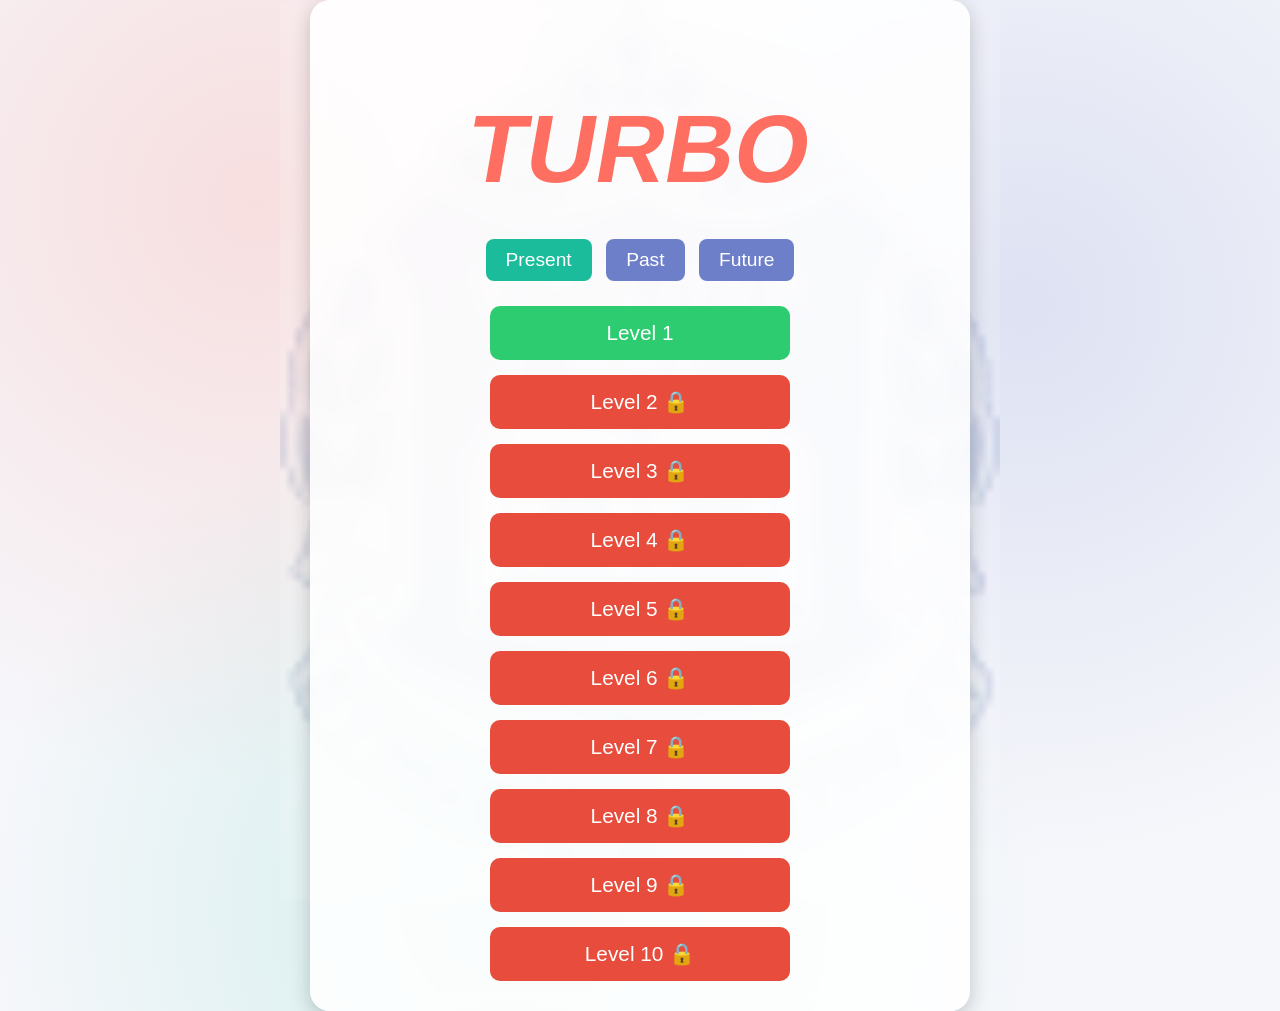
==== index.html @ 14fce720 "Add files via upload" ====
<!DOCTYPE html>
<html lang="en">
<head>
  <meta charset="UTF-8" />
  <meta name="viewport" content="width=device-width, initial-scale=1.0"/>
  <title>Turbo</title>
  <link rel="stylesheet" href="style.css" />
</head>
<body>
  <div class="container">

    <h1><span class="turbo">TURBO</span></h1>

    <!-- Tense Buttons -->
    <div id="tense-buttons" style="margin-bottom: 20px;">
      <button class="tense-button active" data-tense="Present">Present</button>
      <button class="tense-button" data-tense="Past">Past</button>
      <button class="tense-button" data-tense="Future">Future</button>
    </div>

    <!-- Level Selection Section -->
    <div id="level-list"></div>

    <!-- Game Section -->
    <div id="game" style="display: none;">
      <div id="timer">Time: 0s</div>

      <!-- Accessibility + SFX controls (does not change gameplay) -->
      <div id="a11y-bar" class="a11yBar" aria-label="Accessibility controls">
        <button id="read-all" class="a11yBtn" type="button" title="Read all questions">🔊 Read</button>
        <button id="stop-reading" class="a11yBtn" type="button" title="Stop reading">⏹ Stop</button>
        <span class="a11yToggle">
          <input id="sound-toggle" type="checkbox" checked />
          <label for="sound-toggle">Sounds</label>
        </span>
        <span class="a11yToggle">
          <input id="voice-toggle" type="checkbox" checked />
          <label for="voice-toggle">Voice</label>
        </span>
        <span class="a11yToggle">
          <input id="arcade-toggle" type="checkbox" checked />
          <label for="arcade-toggle">Arcade FX</label>
        </span>
        <span class="a11yToggle">
          <input id="startvoice-toggle" type="checkbox" checked />
          <label for="startvoice-toggle">Start Voice</label>
        </span>
      </div>
      <div id="questions"></div>
      <button id="submit">Check Answers</button>
      <div id="results"></div>
    </div>

  </div>

  <!-- script always at the end -->
  <script src="script.js"></script>
</body>
</html>
---- style.css ----
body {
  font-family: 'Arial', sans-serif;
  margin: 0;
  padding: 0;
  display: flex;
  justify-content: center;
  align-items: center;
  min-height: 100vh;
  background: radial-gradient(circle at 20% 20%, rgba(255, 111, 97, 0.18), transparent 45%),
              radial-gradient(circle at 80% 30%, rgba(110, 127, 202, 0.18), transparent 45%),
              radial-gradient(circle at 40% 90%, rgba(26, 188, 156, 0.16), transparent 45%),
              #f6f7fb;
  overflow-x: hidden;
}

/* Crest watermark behind everything */
body::before {
  content: "";
  position: fixed;
  inset: 0;
  background-image: url("crest.png");
  background-repeat: no-repeat;
  background-position: center;
  background-size: min(92vw, 720px);
  opacity: 0.14;
  filter: saturate(0.9) contrast(1.05);
  pointer-events: none;
  z-index: 0;
}

.container {
  text-align: center;
  width: 100%;
  max-width: 600px;
  padding: 30px;
  /* more translucent so crest shows through */
  background-color: rgba(255, 255, 255, 0.88);
  backdrop-filter: blur(8px);
  border-radius: 20px;
  box-shadow: 0 6px 20px rgba(0, 0, 0, 0.2);
  color: #333;
  position: relative;
  z-index: 1;
}

h1 {
  font-size: 6rem;
  color: #FF6F61;
  margin-bottom: 30px;
}

h1 span.turbo {
  display: inline-block;
  font-weight: bold;
  color: #FF6F61;
  transform: skewX(-10deg);
}

#tense-buttons {
  margin-bottom: 30px;
}

#tense-buttons .tense-button {
  background-color: #6e7fca;
  color: white;
  font-size: 1.2rem;
  padding: 10px 20px;
  border: none;
  border-radius: 8px;
  cursor: pointer;
  margin: 5px;
  transition: all 0.3s ease;
}

#tense-buttons .tense-button:hover {
  background-color: #5e69b5;
  transform: scale(1.05);
}

#tense-buttons .tense-button.active {
  background-color: #1abc9c;
}

#level-list {
  display: flex;
  flex-direction: column;
  align-items: center;
  gap: 15px;
  margin-top: 20px;
}

#level-list button {
  font-size: 1.3rem;
  padding: 15px;
  background-color: #2ecc71;
  color: white;
  border-radius: 10px;
  border: none;
  cursor: pointer;
  width: 90%;
  max-width: 300px;
  transition: transform 0.2s, background-color 0.2s;
}

#level-list button:hover {
  background-color: #27ae60;
  transform: scale(1.05);
}

#level-list button:disabled {
  background-color: #e74c3c;
  cursor: not-allowed;
}

#game {
  margin-top: 20px;
}

.a11yBar {
  display: flex;
  justify-content: center;
  align-items: center;
  gap: 10px;
  flex-wrap: wrap;
  margin: 10px 0 18px;
}

.a11yBtn {
  font-size: 1rem;
  padding: 10px 14px;
  border: none;
  border-radius: 999px;
  cursor: pointer;
  background: rgba(255,255,255,0.9);
  box-shadow: 0 6px 16px rgba(0,0,0,0.12);
  transition: transform 0.15s ease, box-shadow 0.15s ease;
}

.a11yBtn:hover {
  transform: translateY(-1px);
  box-shadow: 0 10px 22px rgba(0,0,0,0.16);
}

.a11yToggle {
  display: inline-flex;
  align-items: center;
  gap: 6px;
  padding: 8px 12px;
  border-radius: 999px;
  background: rgba(255,255,255,0.8);
  box-shadow: 0 6px 16px rgba(0,0,0,0.10);
  font-size: 0.95rem;
}

.qRow {
  display: grid;
  grid-template-columns: auto 1fr auto;
  gap: 10px;
  align-items: center;
  margin: 12px 0;
  padding: 10px 12px;
  border-radius: 14px;
  background: rgba(255,255,255,0.65);
  box-shadow: 0 6px 16px rgba(0,0,0,0.08);
}

.qPrompt {
  font-size: 1.15rem;
}

.qTools {
  display: inline-flex;
  gap: 8px;
}

.iconBtn {
  border: none;
  border-radius: 999px;
  padding: 10px 12px;
  cursor: pointer;
  background: rgba(110,127,202,0.16);
  transition: transform 0.15s ease;
}
.iconBtn:hover { transform: translateY(-1px) scale(1.03); }

#questions input {
  width: 100%;
  max-width: 360px;
  border-radius: 10px;
  border: 2px solid rgba(0,0,0,0.15);
}

/* Dictation listening state */
#questions input.listening {
  outline: none;
  border-color: rgba(26,188,156,0.9);
  box-shadow: 0 0 0 4px rgba(26,188,156,0.18);
}

/* Confetti */
.confetti {
  position: fixed;
  top: -10px;
  width: 10px;
  height: 14px;
  opacity: 0.95;
  z-index: 9999;
  pointer-events: none;
  animation: confetti-fall 1600ms linear forwards;
  transform: rotate(0deg);
}

@keyframes confetti-fall {
  to {
    transform: translateY(110vh) rotate(720deg);
    opacity: 0.9;
  }
}

#timer {
  font-size: 1.5rem;
  color: #2980b9;
  margin-bottom: 20px;
}

#questions input {
  font-size: 1.2rem;
  padding: 8px;
  width: 60%;
  margin: 10px 0;
}

#submit, #back-button, .try-again {
  font-size: 1.5rem;
  padding: 15px 30px;
  background-color: #f39c12;
  color: white;
  border-radius: 12px;
  cursor: pointer;
  margin: 10px;
  transition: transform 0.2s, background-color 0.2s;
}

#submit:hover, #back-button:hover, .try-again:hover {
  background-color: #e67e22;
  transform: scale(1.1);
}

#results {
  margin-top: 20px;
  font-size: 1.2rem;
}

.perfect-celebration {
  font-size: 3rem;
  color: gold;
  animation: celebrate 1s ease-in-out infinite alternate;
  margin-bottom: 20px;
}

@keyframes celebrate {
  0% { transform: scale(1) rotate(0deg); color: gold; }
  50% { transform: scale(1.3) rotate(10deg); color: orange; }
  100% { transform: scale(1) rotate(0deg); color: gold; }
}


/* --- Arcade FX (CSS-only visuals; gameplay unchanged) --- */
.popCorrect{
  animation: popCorrect 650ms ease-out;
}
@keyframes popCorrect{
  0%{ transform: scale(1); box-shadow: 0 0 0 rgba(0,0,0,0); }
  35%{ transform: scale(1.03); box-shadow: 0 10px 30px rgba(0,0,0,0.18); }
  100%{ transform: scale(1); box-shadow: 0 0 0 rgba(0,0,0,0); }
}

.spark{
  position: fixed;
  width: 18px;
  height: 18px;
  border-radius: 50%;
  pointer-events: none;
  background: radial-gradient(circle, rgba(255,255,255,1) 0%, rgba(255,215,0,0.9) 35%, rgba(255,105,180,0.0) 70%);
  transform: translate(-50%, -50%) scale(0.6);
  animation: spark 900ms ease-out forwards;
  z-index: 9999;
}
@keyframes spark{
  0%{ opacity: 0.0; transform: translate(-50%, -50%) scale(0.4); }
  15%{ opacity: 1; }
  100%{ opacity: 0; transform: translate(-50%, -80%) scale(1.8); }
}

.comboBanner{
  position: fixed;
  top: 18px;
  left: 50%;
  transform: translateX(-50%);
  padding: 10px 14px;
  border-radius: 999px;
  font-weight: 800;
  letter-spacing: 0.5px;
  background: rgba(255,255,255,0.85);
  border: 1px solid rgba(0,0,0,0.08);
  box-shadow: 0 10px 25px rgba(0,0,0,0.18);
  animation: combo 900ms ease-out forwards;
  z-index: 9999;
}
@keyframes combo{
  0%{ opacity: 0; transform: translateX(-50%) translateY(-10px) scale(0.95); }
  20%{ opacity: 1; transform: translateX(-50%) translateY(0) scale(1.02); }
  100%{ opacity: 0; transform: translateX(-50%) translateY(-14px) scale(1.02); }
}

.trophyOverlay{
  position: fixed;
  inset: 0;
  display: grid;
  place-items: center;
  background: rgba(0,0,0,0.12);
  z-index: 9998;
  pointer-events: none;
  animation: trophyFade 1400ms ease-out forwards;
}
@keyframes trophyFade{
  0%{ opacity: 0; }
  15%{ opacity: 1; }
  100%{ opacity: 0; }
}
.trophyCard{
  width: min(420px, 86vw);
  border-radius: 22px;
  background: rgba(255,255,255,0.92);
  box-shadow: 0 20px 50px rgba(0,0,0,0.30);
  padding: 18px 18px 16px;
  font-size: 40px;
  line-height: 1;
  transform: scale(0.92);
  animation: trophyPop 800ms ease-out forwards;
}
@keyframes trophyPop{
  0%{ transform: scale(0.88) translateY(10px); }
  60%{ transform: scale(1.02) translateY(0); }
  100%{ transform: scale(1.0) translateY(0); }
}
.trophyText{
  margin-top: 10px;
  font-size: 18px;
  font-weight: 800;
  color: #222;
}
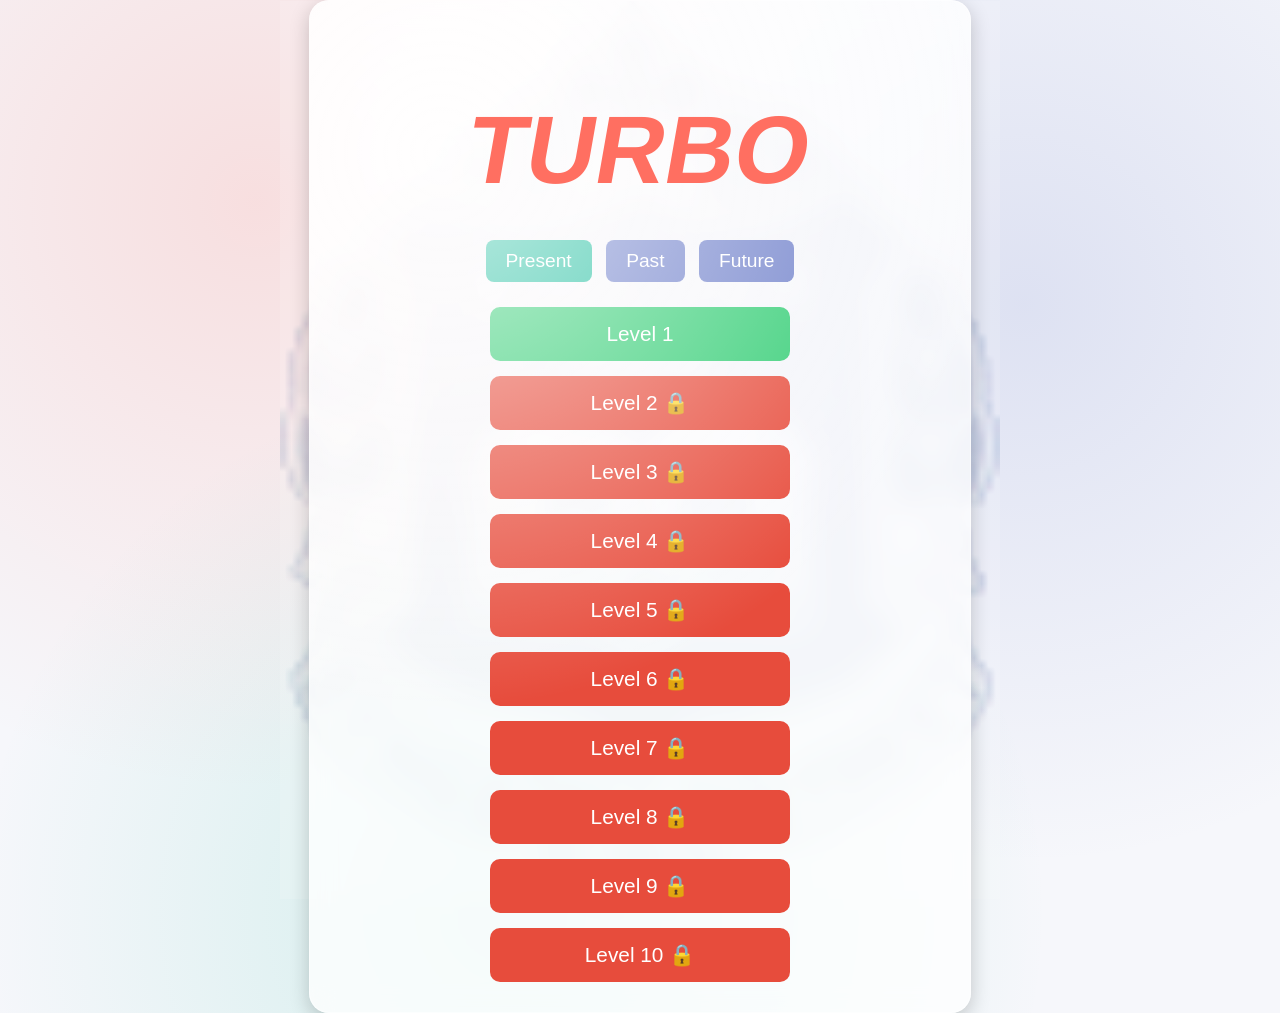
==== commit 98489a14: "Add files via upload" ====
--- a/index.html
+++ b/index.html
@@ -47,7 +47,7 @@
         </span>
       </div>
       <div id="questions"></div>
-      <button id="submit">Check Answers</button>
+      <button id="submit" type="button">Check Answers</button>
       <div id="results"></div>
     </div>
 
--- a/style.css
+++ b/style.css
@@ -34,13 +34,27 @@
   max-width: 600px;
   padding: 30px;
   /* more translucent so crest shows through */
-  background-color: rgba(255, 255, 255, 0.88);
-  backdrop-filter: blur(8px);
+  background: rgba(255, 255, 255, 0.78);
+  /* frosted glass vibe */
+  backdrop-filter: blur(12px);
   border-radius: 20px;
+  border: 1px solid rgba(255,255,255,0.55);
   box-shadow: 0 6px 20px rgba(0, 0, 0, 0.2);
   color: #333;
   position: relative;
   z-index: 1;
+}
+
+
+
+/* subtle glass shine */
+.container::before {
+  content: "";
+  position: absolute;
+  inset: 0;
+  border-radius: 20px;
+  background: radial-gradient(circle at 20% 15%, rgba(255,255,255,0.75), rgba(255,255,255,0.0) 55%);
+  pointer-events: none;
 }
 
 h1 {
@@ -160,7 +174,7 @@
   margin: 12px 0;
   padding: 10px 12px;
   border-radius: 14px;
-  background: rgba(255,255,255,0.65);
+  background: rgba(255,255,255,0.80);
   box-shadow: 0 6px 16px rgba(0,0,0,0.08);
 }
 
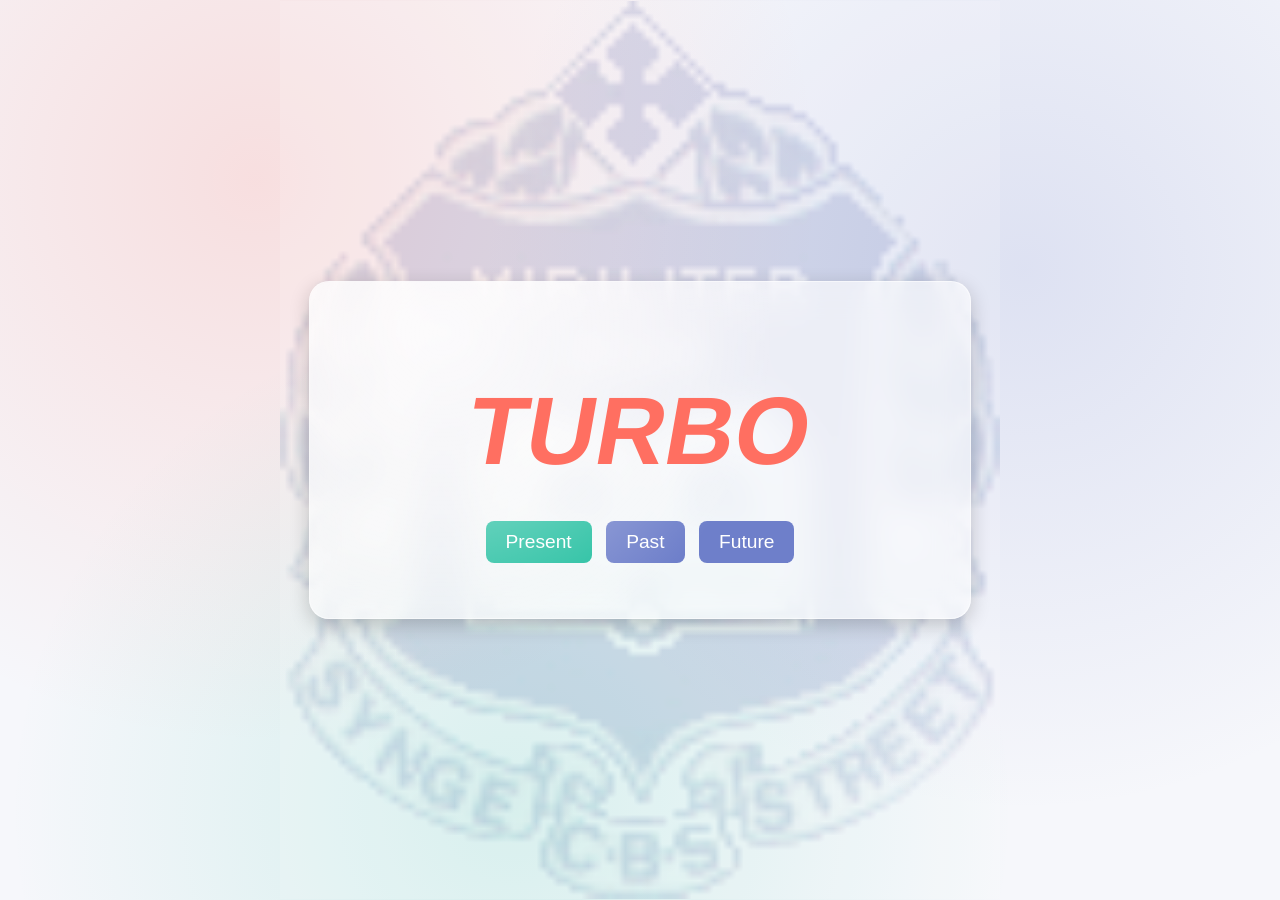
==== commit 35677bf4: "Add files via upload" ====
--- a/index.html
+++ b/index.html
@@ -34,7 +34,7 @@
           <label for="sound-toggle">Sounds</label>
         </span>
         <span class="a11yToggle">
-          <input id="voice-toggle" type="checkbox" checked />
+          <input id="voice-toggle" type="checkbox"  />
           <label for="voice-toggle">Voice</label>
         </span>
         <span class="a11yToggle">
@@ -42,12 +42,12 @@
           <label for="arcade-toggle">Arcade FX</label>
         </span>
         <span class="a11yToggle">
-          <input id="startvoice-toggle" type="checkbox" checked />
+          <input id="startvoice-toggle" type="checkbox"  />
           <label for="startvoice-toggle">Start Voice</label>
         </span>
       </div>
       <div id="questions"></div>
-      <button id="submit" type="button">Check Answers</button>
+      <button id="submit" type="button" onclick="checkAnswers(event)">Check Answers</button>
       <div id="results"></div>
     </div>
 
--- a/style.css
+++ b/style.css
@@ -34,9 +34,9 @@
   max-width: 600px;
   padding: 30px;
   /* more translucent so crest shows through */
-  background: rgba(255, 255, 255, 0.78);
+  background: rgba(255, 255, 255, 0.62);
   /* frosted glass vibe */
-  backdrop-filter: blur(12px);
+  backdrop-filter: blur(16px);
   border-radius: 20px;
   border: 1px solid rgba(255,255,255,0.55);
   box-shadow: 0 6px 20px rgba(0, 0, 0, 0.2);
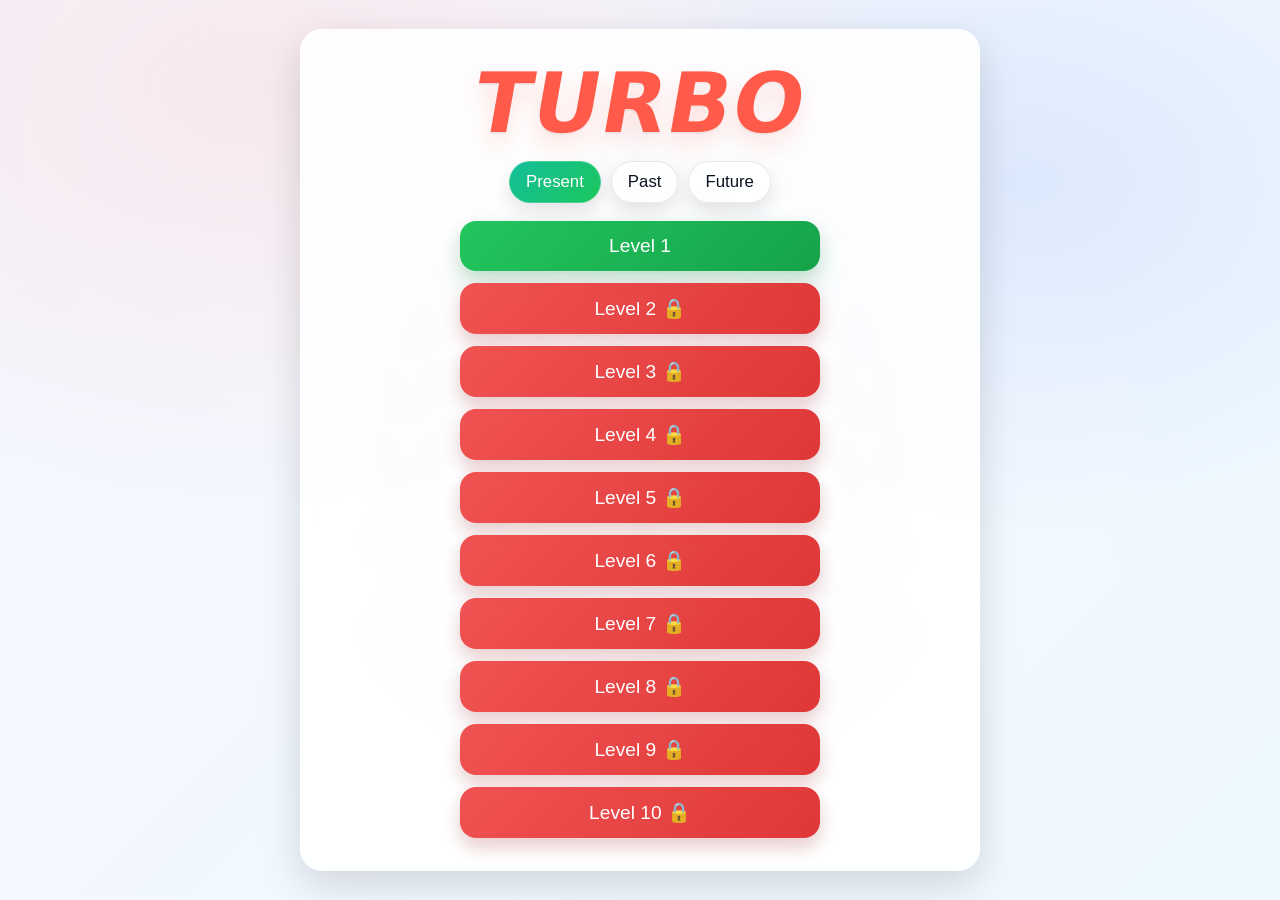
==== commit a96b9960: "Add files via upload" ====
--- a/index.html
+++ b/index.html
@@ -24,30 +24,8 @@
     <!-- Game Section -->
     <div id="game" style="display: none;">
       <div id="timer">Time: 0s</div>
-
-      <!-- Accessibility + SFX controls (does not change gameplay) -->
-      <div id="a11y-bar" class="a11yBar" aria-label="Accessibility controls">
-        <button id="read-all" class="a11yBtn" type="button" title="Read all questions">🔊 Read</button>
-        <button id="stop-reading" class="a11yBtn" type="button" title="Stop reading">⏹ Stop</button>
-        <span class="a11yToggle">
-          <input id="sound-toggle" type="checkbox" checked />
-          <label for="sound-toggle">Sounds</label>
-        </span>
-        <span class="a11yToggle">
-          <input id="voice-toggle" type="checkbox"  />
-          <label for="voice-toggle">Voice</label>
-        </span>
-        <span class="a11yToggle">
-          <input id="arcade-toggle" type="checkbox" checked />
-          <label for="arcade-toggle">Arcade FX</label>
-        </span>
-        <span class="a11yToggle">
-          <input id="startvoice-toggle" type="checkbox"  />
-          <label for="startvoice-toggle">Start Voice</label>
-        </span>
-      </div>
       <div id="questions"></div>
-      <button id="submit" type="button" onclick="checkAnswers(event)">Check Answers</button>
+      <button id="submit">Check Answers</button>
       <div id="results"></div>
     </div>
 
--- a/style.css
+++ b/style.css
@@ -1,366 +1,271 @@
-body {
-  font-family: 'Arial', sans-serif;
-  margin: 0;
-  padding: 0;
-  display: flex;
-  justify-content: center;
-  align-items: center;
-  min-height: 100vh;
-  background: radial-gradient(circle at 20% 20%, rgba(255, 111, 97, 0.18), transparent 45%),
-              radial-gradient(circle at 80% 30%, rgba(110, 127, 202, 0.18), transparent 45%),
-              radial-gradient(circle at 40% 90%, rgba(26, 188, 156, 0.16), transparent 45%),
-              #f6f7fb;
-  overflow-x: hidden;
+:root{
+  --bg1:#f7f7ff;
+  --bg2:#eef9ff;
+  --card: rgba(255,255,255,.88);
+  --ink:#17212b;
+  --muted:#5b6b7a;
+  --shadow: 0 14px 40px rgba(0,0,0,.14);
+  --shadow2: 0 10px 22px rgba(0,0,0,.12);
+  --radius: 22px;
+  --accent:#ff5a4a;
+  --accent2:#ffb347;
+  --good:#22c55e;
+  --bad:#ef4444;
+  --blue:#2563eb;
+}
+
+*{box-sizing:border-box}
+
+body{
+  font-family: system-ui, -apple-system, Segoe UI, Roboto, Arial, sans-serif;
+  margin:0;
+  padding:18px;
+  min-height:100vh;
+  display:flex;
+  align-items:center;
+  justify-content:center;
+  color:var(--ink);
+  background:
+    radial-gradient(1100px 700px at 20% 10%, rgba(255,90,74,.10), transparent 60%),
+    radial-gradient(900px 650px at 80% 20%, rgba(37,99,235,.10), transparent 55%),
+    linear-gradient(135deg, var(--bg1), var(--bg2));
+  position:relative;
+  overflow-x:hidden;
 }
 
 /* Crest watermark behind everything */
-body::before {
-  content: "";
-  position: fixed;
-  inset: 0;
-  background-image: url("crest.png");
-  background-repeat: no-repeat;
-  background-position: center;
-  background-size: min(92vw, 720px);
-  opacity: 0.14;
-  filter: saturate(0.9) contrast(1.05);
-  pointer-events: none;
-  z-index: 0;
-}
-
-.container {
-  text-align: center;
-  width: 100%;
-  max-width: 600px;
-  padding: 30px;
-  /* more translucent so crest shows through */
-  background: rgba(255, 255, 255, 0.62);
-  /* frosted glass vibe */
-  backdrop-filter: blur(16px);
-  border-radius: 20px;
-  border: 1px solid rgba(255,255,255,0.55);
-  box-shadow: 0 6px 20px rgba(0, 0, 0, 0.2);
-  color: #333;
-  position: relative;
-  z-index: 1;
-}
-
-
-
-/* subtle glass shine */
-.container::before {
-  content: "";
-  position: absolute;
-  inset: 0;
-  border-radius: 20px;
-  background: radial-gradient(circle at 20% 15%, rgba(255,255,255,0.75), rgba(255,255,255,0.0) 55%);
-  pointer-events: none;
-}
-
-h1 {
-  font-size: 6rem;
-  color: #FF6F61;
-  margin-bottom: 30px;
-}
-
-h1 span.turbo {
-  display: inline-block;
-  font-weight: bold;
-  color: #FF6F61;
+body::before{
+  content:"";
+  position:fixed;
+  inset:-40px;
+  background-image:url("crest.png");
+  background-repeat:no-repeat;
+  background-position:center;
+  background-size:min(72vw, 560px);
+  opacity:.11;
+  filter: saturate(1.1) contrast(1.05);
+  pointer-events:none;
+  z-index:-2;
+}
+
+/* Soft noise-ish overlay for depth (no external asset) */
+body::after{
+  content:"";
+  position:fixed;
+  inset:0;
+  background:
+    radial-gradient(circle at 30% 20%, rgba(255,255,255,.55), transparent 45%),
+    radial-gradient(circle at 70% 70%, rgba(255,255,255,.35), transparent 50%);
+  mix-blend-mode: soft-light;
+  opacity:.35;
+  pointer-events:none;
+  z-index:-1;
+}
+
+.container{
+  width:100%;
+  max-width: 680px;
+  text-align:center;
+  padding: 26px 22px;
+  border-radius: var(--radius);
+  background: var(--card);
+  backdrop-filter: blur(6px);
+  box-shadow: var(--shadow);
+  border: 1px solid rgba(255,255,255,.55);
+}
+
+h1{
+  margin: 6px 0 16px;
+  font-size: clamp(3rem, 7vw, 5.2rem);
+  line-height: 1;
+  letter-spacing: .02em;
+}
+
+h1 span.turbo{
+  display:inline-block;
+  font-weight: 900;
+  color: var(--accent);
   transform: skewX(-10deg);
-}
-
-#tense-buttons {
-  margin-bottom: 30px;
-}
-
-#tense-buttons .tense-button {
-  background-color: #6e7fca;
-  color: white;
+  text-shadow:
+    0 2px 0 rgba(0,0,0,.05),
+    0 12px 22px rgba(255,90,74,.18);
+}
+
+/* Tense buttons */
+#tense-buttons{
+  margin: 10px 0 18px !important;
+  display:flex;
+  gap:10px;
+  justify-content:center;
+  flex-wrap:wrap;
+}
+
+#tense-buttons .tense-button{
+  appearance:none;
+  border:0;
+  padding: 10px 16px;
+  font-size: 1.05rem;
+  border-radius: 999px;
+  cursor:pointer;
+  color: #0b1220;
+  background: rgba(255,255,255,.70);
+  box-shadow: 0 8px 18px rgba(0,0,0,.10);
+  transition: transform .15s ease, box-shadow .15s ease, background .15s ease, filter .15s ease;
+  border: 1px solid rgba(23,33,43,.10);
+}
+
+#tense-buttons .tense-button:hover{
+  transform: translateY(-1px);
+  box-shadow: var(--shadow2);
+}
+
+#tense-buttons .tense-button.active{
+  color:white;
+  background: linear-gradient(135deg, #1abc9c, #22c55e);
+  border-color: rgba(255,255,255,.20);
+  filter: saturate(1.05);
+}
+
+/* Levels */
+#level-list{
+  display:flex;
+  flex-direction:column;
+  align-items:center;
+  gap: 12px;
+  margin-top: 10px;
+  padding-bottom: 6px;
+}
+
+#level-list button{
+  width:min(92%, 360px);
+  padding: 14px 16px;
   font-size: 1.2rem;
-  padding: 10px 20px;
-  border: none;
-  border-radius: 8px;
-  cursor: pointer;
-  margin: 5px;
-  transition: all 0.3s ease;
-}
-
-#tense-buttons .tense-button:hover {
-  background-color: #5e69b5;
-  transform: scale(1.05);
-}
-
-#tense-buttons .tense-button.active {
-  background-color: #1abc9c;
-}
-
-#level-list {
-  display: flex;
-  flex-direction: column;
-  align-items: center;
-  gap: 15px;
-  margin-top: 20px;
-}
-
-#level-list button {
-  font-size: 1.3rem;
-  padding: 15px;
-  background-color: #2ecc71;
-  color: white;
-  border-radius: 10px;
-  border: none;
-  cursor: pointer;
-  width: 90%;
-  max-width: 300px;
-  transition: transform 0.2s, background-color 0.2s;
-}
-
-#level-list button:hover {
-  background-color: #27ae60;
-  transform: scale(1.05);
-}
-
-#level-list button:disabled {
-  background-color: #e74c3c;
-  cursor: not-allowed;
-}
-
-#game {
-  margin-top: 20px;
-}
-
-.a11yBar {
-  display: flex;
-  justify-content: center;
-  align-items: center;
+  border:0;
+  border-radius: 16px;
+  cursor:pointer;
+  color:white;
+  background: linear-gradient(135deg, #22c55e, #16a34a);
+  box-shadow: 0 12px 24px rgba(34,197,94,.18), 0 8px 18px rgba(0,0,0,.10);
+  transition: transform .15s ease, filter .15s ease, box-shadow .15s ease;
+}
+
+#level-list button:hover{
+  transform: translateY(-2px);
+  filter: brightness(1.03);
+  box-shadow: 0 16px 28px rgba(34,197,94,.22), 0 10px 22px rgba(0,0,0,.12);
+}
+
+#level-list button:active{
+  transform: translateY(0px) scale(.99);
+}
+
+#level-list button:disabled{
+  cursor:not-allowed;
+  background: linear-gradient(135deg, #ef4444, #dc2626);
+  box-shadow: 0 10px 20px rgba(239,68,68,.18), 0 8px 18px rgba(0,0,0,.10);
+  opacity: .92;
+}
+
+/* Game area */
+#game{
+  margin-top: 18px;
+}
+
+#timer{
+  font-size: 1.35rem;
+  color: var(--blue);
+  margin: 10px 0 14px;
+  font-weight: 800;
+}
+
+/* Questions + inputs */
+#questions{
+  display:flex;
+  flex-direction:column;
   gap: 10px;
-  flex-wrap: wrap;
-  margin: 10px 0 18px;
-}
-
-.a11yBtn {
-  font-size: 1rem;
-  padding: 10px 14px;
-  border: none;
-  border-radius: 999px;
-  cursor: pointer;
-  background: rgba(255,255,255,0.9);
-  box-shadow: 0 6px 16px rgba(0,0,0,0.12);
-  transition: transform 0.15s ease, box-shadow 0.15s ease;
-}
-
-.a11yBtn:hover {
-  transform: translateY(-1px);
-  box-shadow: 0 10px 22px rgba(0,0,0,0.16);
-}
-
-.a11yToggle {
-  display: inline-flex;
-  align-items: center;
-  gap: 6px;
-  padding: 8px 12px;
-  border-radius: 999px;
-  background: rgba(255,255,255,0.8);
-  box-shadow: 0 6px 16px rgba(0,0,0,0.10);
-  font-size: 0.95rem;
-}
-
-.qRow {
-  display: grid;
-  grid-template-columns: auto 1fr auto;
-  gap: 10px;
-  align-items: center;
-  margin: 12px 0;
+  align-items:center;
+  margin-bottom: 12px;
+}
+
+#questions > div{
+  width:min(95%, 520px);
+  text-align:left;
   padding: 10px 12px;
   border-radius: 14px;
-  background: rgba(255,255,255,0.80);
-  box-shadow: 0 6px 16px rgba(0,0,0,0.08);
-}
-
-.qPrompt {
-  font-size: 1.15rem;
-}
-
-.qTools {
-  display: inline-flex;
-  gap: 8px;
-}
-
-.iconBtn {
-  border: none;
-  border-radius: 999px;
+  background: rgba(255,255,255,.72);
+  border: 1px solid rgba(23,33,43,.08);
+  box-shadow: 0 10px 22px rgba(0,0,0,.06);
+}
+
+#questions input{
+  width: 100%;
+  margin-top: 8px;
   padding: 10px 12px;
-  cursor: pointer;
-  background: rgba(110,127,202,0.16);
-  transition: transform 0.15s ease;
-}
-.iconBtn:hover { transform: translateY(-1px) scale(1.03); }
-
-#questions input {
-  width: 100%;
-  max-width: 360px;
-  border-radius: 10px;
-  border: 2px solid rgba(0,0,0,0.15);
-}
-
-/* Dictation listening state */
-#questions input.listening {
+  font-size: 1.1rem;
+  border-radius: 12px;
+  border: 1px solid rgba(23,33,43,.18);
   outline: none;
-  border-color: rgba(26,188,156,0.9);
-  box-shadow: 0 0 0 4px rgba(26,188,156,0.18);
-}
-
-/* Confetti */
-.confetti {
-  position: fixed;
-  top: -10px;
-  width: 10px;
-  height: 14px;
-  opacity: 0.95;
-  z-index: 9999;
-  pointer-events: none;
-  animation: confetti-fall 1600ms linear forwards;
-  transform: rotate(0deg);
-}
-
-@keyframes confetti-fall {
-  to {
-    transform: translateY(110vh) rotate(720deg);
-    opacity: 0.9;
-  }
-}
-
-#timer {
-  font-size: 1.5rem;
-  color: #2980b9;
-  margin-bottom: 20px;
-}
-
-#questions input {
-  font-size: 1.2rem;
-  padding: 8px;
-  width: 60%;
-  margin: 10px 0;
-}
-
-#submit, #back-button, .try-again {
-  font-size: 1.5rem;
-  padding: 15px 30px;
-  background-color: #f39c12;
-  color: white;
-  border-radius: 12px;
-  cursor: pointer;
-  margin: 10px;
-  transition: transform 0.2s, background-color 0.2s;
-}
-
-#submit:hover, #back-button:hover, .try-again:hover {
-  background-color: #e67e22;
-  transform: scale(1.1);
-}
-
-#results {
-  margin-top: 20px;
-  font-size: 1.2rem;
-}
-
-.perfect-celebration {
-  font-size: 3rem;
-  color: gold;
+  transition: box-shadow .15s ease, border-color .15s ease;
+}
+
+#questions input:focus{
+  border-color: rgba(37,99,235,.55);
+  box-shadow: 0 0 0 4px rgba(37,99,235,.16);
+}
+
+/* Primary action buttons */
+#submit, #back-button, .try-again{
+  border:0;
+  padding: 14px 20px;
+  font-size: 1.25rem;
+  border-radius: 16px;
+  cursor:pointer;
+  color: #0b1220;
+  background: linear-gradient(135deg, var(--accent2), #ff8a4a);
+  box-shadow: 0 14px 28px rgba(255,138,74,.20), 0 10px 22px rgba(0,0,0,.10);
+  transition: transform .15s ease, filter .15s ease, box-shadow .15s ease;
+  margin: 10px 8px;
+}
+
+#submit:hover, #back-button:hover, .try-again:hover{
+  transform: translateY(-2px);
+  filter: brightness(1.02);
+  box-shadow: 0 16px 32px rgba(255,138,74,.24), 0 12px 26px rgba(0,0,0,.12);
+}
+
+#submit:active, #back-button:active, .try-again:active{
+  transform: translateY(0) scale(.99);
+}
+
+/* Results */
+#results{
+  margin-top: 14px;
+  font-size: 1.1rem;
+  color: var(--muted);
+}
+
+#results b, #results strong{
+  color: var(--ink);
+}
+
+/* Celebration */
+.perfect-celebration{
+  font-size: clamp(2.1rem, 5vw, 3rem);
+  color: #f59e0b;
   animation: celebrate 1s ease-in-out infinite alternate;
-  margin-bottom: 20px;
-}
-
-@keyframes celebrate {
-  0% { transform: scale(1) rotate(0deg); color: gold; }
-  50% { transform: scale(1.3) rotate(10deg); color: orange; }
-  100% { transform: scale(1) rotate(0deg); color: gold; }
-}
-
-
-/* --- Arcade FX (CSS-only visuals; gameplay unchanged) --- */
-.popCorrect{
-  animation: popCorrect 650ms ease-out;
-}
-@keyframes popCorrect{
-  0%{ transform: scale(1); box-shadow: 0 0 0 rgba(0,0,0,0); }
-  35%{ transform: scale(1.03); box-shadow: 0 10px 30px rgba(0,0,0,0.18); }
-  100%{ transform: scale(1); box-shadow: 0 0 0 rgba(0,0,0,0); }
-}
-
-.spark{
-  position: fixed;
-  width: 18px;
-  height: 18px;
-  border-radius: 50%;
-  pointer-events: none;
-  background: radial-gradient(circle, rgba(255,255,255,1) 0%, rgba(255,215,0,0.9) 35%, rgba(255,105,180,0.0) 70%);
-  transform: translate(-50%, -50%) scale(0.6);
-  animation: spark 900ms ease-out forwards;
-  z-index: 9999;
-}
-@keyframes spark{
-  0%{ opacity: 0.0; transform: translate(-50%, -50%) scale(0.4); }
-  15%{ opacity: 1; }
-  100%{ opacity: 0; transform: translate(-50%, -80%) scale(1.8); }
-}
-
-.comboBanner{
-  position: fixed;
-  top: 18px;
-  left: 50%;
-  transform: translateX(-50%);
-  padding: 10px 14px;
-  border-radius: 999px;
-  font-weight: 800;
-  letter-spacing: 0.5px;
-  background: rgba(255,255,255,0.85);
-  border: 1px solid rgba(0,0,0,0.08);
-  box-shadow: 0 10px 25px rgba(0,0,0,0.18);
-  animation: combo 900ms ease-out forwards;
-  z-index: 9999;
-}
-@keyframes combo{
-  0%{ opacity: 0; transform: translateX(-50%) translateY(-10px) scale(0.95); }
-  20%{ opacity: 1; transform: translateX(-50%) translateY(0) scale(1.02); }
-  100%{ opacity: 0; transform: translateX(-50%) translateY(-14px) scale(1.02); }
-}
-
-.trophyOverlay{
-  position: fixed;
-  inset: 0;
-  display: grid;
-  place-items: center;
-  background: rgba(0,0,0,0.12);
-  z-index: 9998;
-  pointer-events: none;
-  animation: trophyFade 1400ms ease-out forwards;
-}
-@keyframes trophyFade{
-  0%{ opacity: 0; }
-  15%{ opacity: 1; }
-  100%{ opacity: 0; }
-}
-.trophyCard{
-  width: min(420px, 86vw);
-  border-radius: 22px;
-  background: rgba(255,255,255,0.92);
-  box-shadow: 0 20px 50px rgba(0,0,0,0.30);
-  padding: 18px 18px 16px;
-  font-size: 40px;
-  line-height: 1;
-  transform: scale(0.92);
-  animation: trophyPop 800ms ease-out forwards;
-}
-@keyframes trophyPop{
-  0%{ transform: scale(0.88) translateY(10px); }
-  60%{ transform: scale(1.02) translateY(0); }
-  100%{ transform: scale(1.0) translateY(0); }
-}
-.trophyText{
-  margin-top: 10px;
-  font-size: 18px;
-  font-weight: 800;
-  color: #222;
-}
+  margin: 10px 0 16px;
+  text-shadow: 0 14px 30px rgba(245,158,11,.20);
+}
+
+@keyframes celebrate{
+  0%{ transform: scale(1) rotate(0deg); }
+  50%{ transform: scale(1.12) rotate(6deg); }
+  100%{ transform: scale(1) rotate(0deg); }
+}
+
+/* Small screens */
+@media (max-width: 420px){
+  .container{ padding: 22px 16px; border-radius: 18px; }
+  #level-list button{ width: 96%; font-size: 1.12rem; }
+  #submit{ width: 96%; }
+}
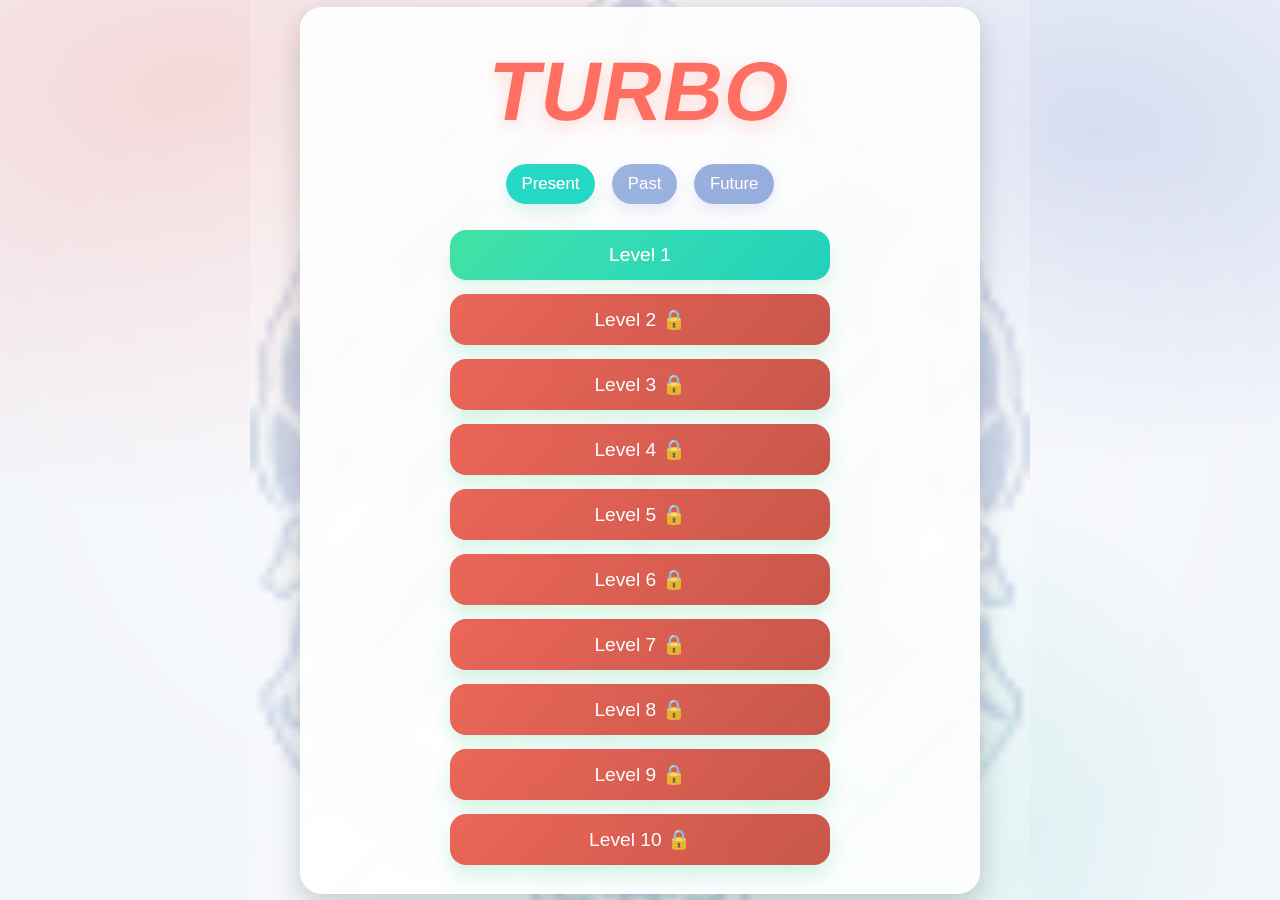
==== commit 9eaadda2: "Add files via upload" ====
--- a/index.html
+++ b/index.html
@@ -23,9 +23,10 @@
 
     <!-- Game Section -->
     <div id="game" style="display: none;">
+      <div id="controls" class="controls"></div>
       <div id="timer">Time: 0s</div>
       <div id="questions"></div>
-      <button id="submit">Check Answers</button>
+      <button id="submit" type="button">Check Answers</button>
       <div id="results"></div>
     </div>
 
--- a/style.css
+++ b/style.css
@@ -1,271 +1,276 @@
 :root{
-  --bg1:#f7f7ff;
-  --bg2:#eef9ff;
-  --card: rgba(255,255,255,.88);
-  --ink:#17212b;
-  --muted:#5b6b7a;
-  --shadow: 0 14px 40px rgba(0,0,0,.14);
-  --shadow2: 0 10px 22px rgba(0,0,0,.12);
+  --card: rgba(255,255,255,0.88);
+  --card-border: rgba(255,255,255,0.55);
+  --ink: #1f2a37;
+  --shadow: 0 10px 28px rgba(0,0,0,0.18);
   --radius: 22px;
-  --accent:#ff5a4a;
-  --accent2:#ffb347;
-  --good:#22c55e;
-  --bad:#ef4444;
-  --blue:#2563eb;
-}
-
-*{box-sizing:border-box}
-
-body{
-  font-family: system-ui, -apple-system, Segoe UI, Roboto, Arial, sans-serif;
-  margin:0;
-  padding:18px;
-  min-height:100vh;
-  display:flex;
-  align-items:center;
-  justify-content:center;
-  color:var(--ink);
+}
+
+*{ box-sizing: border-box; }
+
+body {
+  font-family: Arial, sans-serif;
+  margin: 0;
+  padding: 0;
+  min-height: 100vh;
+  display: flex;
+  justify-content: center;
+  align-items: center;
+  color: var(--ink);
+
+  /* Colour + depth */
   background:
-    radial-gradient(1100px 700px at 20% 10%, rgba(255,90,74,.10), transparent 60%),
-    radial-gradient(900px 650px at 80% 20%, rgba(37,99,235,.10), transparent 55%),
-    linear-gradient(135deg, var(--bg1), var(--bg2));
-  position:relative;
-  overflow-x:hidden;
+    radial-gradient(1200px 700px at 15% 10%, rgba(255,111,97,0.22), transparent 60%),
+    radial-gradient(900px 600px at 85% 15%, rgba(110,127,202,0.22), transparent 55%),
+    radial-gradient(900px 700px at 60% 90%, rgba(26,188,156,0.18), transparent 55%),
+    #f3f6fb;
+  overflow-x: hidden;
 }
 
 /* Crest watermark behind everything */
 body::before{
   content:"";
-  position:fixed;
-  inset:-40px;
-  background-image:url("crest.png");
-  background-repeat:no-repeat;
-  background-position:center;
-  background-size:min(72vw, 560px);
-  opacity:.11;
-  filter: saturate(1.1) contrast(1.05);
-  pointer-events:none;
-  z-index:-2;
-}
-
-/* Soft noise-ish overlay for depth (no external asset) */
+  position: fixed;
+  inset: 0;
+  background-image: url("crest.png");
+  background-repeat: no-repeat;
+  background-position: center;
+  background-size: min(82vw, 780px);
+  opacity: 0.18;
+  filter: saturate(1.05) contrast(1.02);
+  pointer-events: none;
+  z-index: -2;
+}
+
 body::after{
   content:"";
-  position:fixed;
-  inset:0;
-  background:
-    radial-gradient(circle at 30% 20%, rgba(255,255,255,.55), transparent 45%),
-    radial-gradient(circle at 70% 70%, rgba(255,255,255,.35), transparent 50%);
-  mix-blend-mode: soft-light;
-  opacity:.35;
-  pointer-events:none;
-  z-index:-1;
-}
-
-.container{
-  width:100%;
-  max-width: 680px;
-  text-align:center;
-  padding: 26px 22px;
+  position: fixed;
+  inset: 0;
+  background: radial-gradient(1000px 700px at 50% 50%, rgba(255,255,255,0.55), transparent 70%);
+  pointer-events: none;
+  z-index: -3;
+}
+
+.container {
+  text-align: center;
+  width: min(680px, 92vw);
+  padding: 28px 22px;
   border-radius: var(--radius);
   background: var(--card);
-  backdrop-filter: blur(6px);
+  border: 1px solid var(--card-border);
   box-shadow: var(--shadow);
-  border: 1px solid rgba(255,255,255,.55);
-}
-
-h1{
-  margin: 6px 0 16px;
-  font-size: clamp(3rem, 7vw, 5.2rem);
-  line-height: 1;
-  letter-spacing: .02em;
-}
-
-h1 span.turbo{
-  display:inline-block;
+  backdrop-filter: blur(8px);
+  -webkit-backdrop-filter: blur(8px);
+  position: relative;
+}
+
+.container::before{
+  content:"";
+  position:absolute;
+  inset: 0;
+  border-radius: var(--radius);
+  background: linear-gradient(135deg, rgba(255,255,255,0.55), rgba(255,255,255,0.10));
+  pointer-events:none;
+  mix-blend-mode: overlay;
+}
+
+h1 {
+  font-size: clamp(3.2rem, 7vw, 5.2rem);
+  margin: 8px 0 18px;
+  letter-spacing: 1px;
+}
+
+h1 span.turbo {
+  display: inline-block;
   font-weight: 900;
-  color: var(--accent);
+  color: #ff6f61;
   transform: skewX(-10deg);
-  text-shadow:
-    0 2px 0 rgba(0,0,0,.05),
-    0 12px 22px rgba(255,90,74,.18);
-}
-
-/* Tense buttons */
-#tense-buttons{
-  margin: 10px 0 18px !important;
+  text-shadow: 0 6px 18px rgba(255,111,97,0.25);
+}
+
+#tense-buttons { margin-bottom: 18px; }
+
+#tense-buttons .tense-button {
+  background-color: #6e7fca;
+  color: white;
+  font-size: 1.05rem;
+  padding: 10px 16px;
+  border: none;
+  border-radius: 999px;
+  cursor: pointer;
+  margin: 6px 6px;
+  transition: transform 0.12s ease, filter 0.2s ease, background-color 0.2s ease;
+  box-shadow: 0 6px 14px rgba(110,127,202,0.25);
+}
+
+#tense-buttons .tense-button:hover { transform: translateY(-1px) scale(1.03); filter: brightness(1.02); }
+#tense-buttons .tense-button:active { transform: translateY(0px) scale(0.99); }
+
+#tense-buttons .tense-button.active { background-color: #1abc9c; box-shadow: 0 8px 16px rgba(26,188,156,0.25); }
+
+#level-list {
+  display: flex;
+  flex-direction: column;
+  align-items: center;
+  gap: 14px;
+  margin-top: 14px;
+}
+
+#level-list button {
+  font-size: 1.2rem;
+  padding: 14px 16px;
+  background: linear-gradient(135deg, #2ecc71, #1abc9c);
+  color: white;
+  border-radius: 16px;
+  border: none;
+  cursor: pointer;
+  width: min(380px, 92%);
+  transition: transform 0.12s ease, filter 0.2s ease;
+  box-shadow: 0 10px 18px rgba(46,204,113,0.22);
+}
+
+#level-list button:hover { transform: translateY(-1px) scale(1.02); filter: brightness(1.02); }
+#level-list button:active { transform: translateY(0px) scale(0.99); }
+
+#level-list button:disabled {
+  background: linear-gradient(135deg, #e74c3c, #c0392b);
+  cursor: not-allowed;
+  opacity: 0.85;
+}
+
+#game { margin-top: 10px; }
+
+.controls{
   display:flex;
-  gap:10px;
+  flex-wrap: wrap;
   justify-content:center;
-  flex-wrap:wrap;
-}
-
-#tense-buttons .tense-button{
-  appearance:none;
-  border:0;
-  padding: 10px 16px;
-  font-size: 1.05rem;
+  align-items:center;
+  gap: 10px;
+  margin: 6px 0 12px;
+}
+
+.controls .chip{
+  display:inline-flex;
+  align-items:center;
+  gap: 8px;
+  padding: 10px 12px;
   border-radius: 999px;
+  border: 1px solid rgba(0,0,0,0.08);
+  background: rgba(255,255,255,0.72);
+  box-shadow: 0 8px 16px rgba(0,0,0,0.08);
+}
+
+.controls button{
+  border:none;
+  border-radius: 999px;
+  padding: 10px 14px;
+  font-size: 1rem;
   cursor:pointer;
-  color: #0b1220;
-  background: rgba(255,255,255,.70);
-  box-shadow: 0 8px 18px rgba(0,0,0,.10);
-  transition: transform .15s ease, box-shadow .15s ease, background .15s ease, filter .15s ease;
-  border: 1px solid rgba(23,33,43,.10);
-}
-
-#tense-buttons .tense-button:hover{
-  transform: translateY(-1px);
-  box-shadow: var(--shadow2);
-}
-
-#tense-buttons .tense-button.active{
-  color:white;
-  background: linear-gradient(135deg, #1abc9c, #22c55e);
-  border-color: rgba(255,255,255,.20);
-  filter: saturate(1.05);
-}
-
-/* Levels */
-#level-list{
+  background: rgba(31,42,55,0.08);
+  transition: transform 0.12s ease, filter 0.2s ease, background 0.2s ease;
+}
+.controls button:hover{ transform: translateY(-1px) scale(1.02); filter: brightness(1.02); }
+.controls button:active{ transform: translateY(0px) scale(0.99); }
+
+.controls button.on{
+  background: rgba(26,188,156,0.22);
+  border: 1px solid rgba(26,188,156,0.35);
+}
+
+#timer {
+  font-size: 1.35rem;
+  color: #2563eb;
+  margin: 10px 0 14px;
+  font-weight: 700;
+}
+
+#questions > div{
   display:flex;
-  flex-direction:column;
   align-items:center;
-  gap: 12px;
-  margin-top: 10px;
-  padding-bottom: 6px;
-}
-
-#level-list button{
-  width:min(92%, 360px);
-  padding: 14px 16px;
-  font-size: 1.2rem;
-  border:0;
-  border-radius: 16px;
-  cursor:pointer;
-  color:white;
-  background: linear-gradient(135deg, #22c55e, #16a34a);
-  box-shadow: 0 12px 24px rgba(34,197,94,.18), 0 8px 18px rgba(0,0,0,.10);
-  transition: transform .15s ease, filter .15s ease, box-shadow .15s ease;
-}
-
-#level-list button:hover{
-  transform: translateY(-2px);
-  filter: brightness(1.03);
-  box-shadow: 0 16px 28px rgba(34,197,94,.22), 0 10px 22px rgba(0,0,0,.12);
-}
-
-#level-list button:active{
-  transform: translateY(0px) scale(.99);
-}
-
-#level-list button:disabled{
-  cursor:not-allowed;
-  background: linear-gradient(135deg, #ef4444, #dc2626);
-  box-shadow: 0 10px 20px rgba(239,68,68,.18), 0 8px 18px rgba(0,0,0,.10);
-  opacity: .92;
-}
-
-/* Game area */
-#game{
-  margin-top: 18px;
-}
-
-#timer{
-  font-size: 1.35rem;
-  color: var(--blue);
-  margin: 10px 0 14px;
-  font-weight: 800;
-}
-
-/* Questions + inputs */
-#questions{
-  display:flex;
-  flex-direction:column;
+  justify-content: space-between;
   gap: 10px;
-  align-items:center;
-  margin-bottom: 12px;
-}
-
-#questions > div{
-  width:min(95%, 520px);
-  text-align:left;
+  margin: 10px 0;
   padding: 10px 12px;
   border-radius: 14px;
-  background: rgba(255,255,255,.72);
-  border: 1px solid rgba(23,33,43,.08);
-  box-shadow: 0 10px 22px rgba(0,0,0,.06);
-}
-
-#questions input{
-  width: 100%;
-  margin-top: 8px;
+  background: rgba(255,255,255,0.60);
+  border: 1px solid rgba(0,0,0,0.06);
+}
+
+#questions strong{ font-size: 1.1rem; text-align:left; }
+
+#questions input {
+  font-size: 1.1rem;
   padding: 10px 12px;
-  font-size: 1.1rem;
+  width: min(260px, 55%);
   border-radius: 12px;
-  border: 1px solid rgba(23,33,43,.18);
+  border: 1px solid rgba(0,0,0,0.18);
   outline: none;
-  transition: box-shadow .15s ease, border-color .15s ease;
+  background: rgba(255,255,255,0.92);
 }
 
 #questions input:focus{
-  border-color: rgba(37,99,235,.55);
-  box-shadow: 0 0 0 4px rgba(37,99,235,.16);
-}
-
-/* Primary action buttons */
-#submit, #back-button, .try-again{
-  border:0;
-  padding: 14px 20px;
-  font-size: 1.25rem;
+  border-color: rgba(37,99,235,0.55);
+  box-shadow: 0 0 0 4px rgba(37,99,235,0.12);
+}
+
+#submit, #back-button, .try-again {
+  font-size: 1.35rem;
+  padding: 14px 22px;
+  background: linear-gradient(135deg, #f39c12, #e67e22);
+  color: white;
   border-radius: 16px;
-  cursor:pointer;
-  color: #0b1220;
-  background: linear-gradient(135deg, var(--accent2), #ff8a4a);
-  box-shadow: 0 14px 28px rgba(255,138,74,.20), 0 10px 22px rgba(0,0,0,.10);
-  transition: transform .15s ease, filter .15s ease, box-shadow .15s ease;
+  cursor: pointer;
   margin: 10px 8px;
-}
-
-#submit:hover, #back-button:hover, .try-again:hover{
-  transform: translateY(-2px);
-  filter: brightness(1.02);
-  box-shadow: 0 16px 32px rgba(255,138,74,.24), 0 12px 26px rgba(0,0,0,.12);
-}
-
-#submit:active, #back-button:active, .try-again:active{
-  transform: translateY(0) scale(.99);
-}
-
-/* Results */
-#results{
+  border: none;
+  transition: transform 0.12s ease, filter 0.2s ease;
+  box-shadow: 0 10px 18px rgba(243,156,18,0.22);
+}
+
+#submit:hover, #back-button:hover, .try-again:hover { transform: translateY(-1px) scale(1.02); filter: brightness(1.02); }
+#submit:active, #back-button:active, .try-again:active { transform: translateY(0px) scale(0.99); }
+
+#results {
   margin-top: 14px;
   font-size: 1.1rem;
-  color: var(--muted);
-}
-
-#results b, #results strong{
-  color: var(--ink);
-}
-
-/* Celebration */
-.perfect-celebration{
-  font-size: clamp(2.1rem, 5vw, 3rem);
-  color: #f59e0b;
-  animation: celebrate 1s ease-in-out infinite alternate;
-  margin: 10px 0 16px;
-  text-shadow: 0 14px 30px rgba(245,158,11,.20);
-}
-
-@keyframes celebrate{
-  0%{ transform: scale(1) rotate(0deg); }
-  50%{ transform: scale(1.12) rotate(6deg); }
-  100%{ transform: scale(1) rotate(0deg); }
-}
-
-/* Small screens */
-@media (max-width: 420px){
-  .container{ padding: 22px 16px; border-radius: 18px; }
-  #level-list button{ width: 96%; font-size: 1.12rem; }
-  #submit{ width: 96%; }
-}
+  text-align:left;
+  background: rgba(255,255,255,0.62);
+  border: 1px solid rgba(0,0,0,0.06);
+  border-radius: 16px;
+  padding: 14px 14px;
+}
+
+.perfect-celebration {
+  font-size: clamp(2rem, 5vw, 3rem);
+  color: gold;
+  animation: celebrate 0.9s ease-in-out infinite alternate;
+  margin: 6px 0 12px;
+  text-align:center;
+  text-shadow: 0 10px 18px rgba(255,193,7,0.25);
+}
+
+@keyframes celebrate {
+  0% { transform: scale(1) rotate(0deg); }
+  50% { transform: scale(1.18) rotate(4deg); }
+  100% { transform: scale(1) rotate(0deg); }
+}
+
+/* Confetti bits */
+.confetti{
+  position: fixed;
+  top: -12px;
+  width: 10px;
+  height: 14px;
+  border-radius: 2px;
+  opacity: 0.9;
+  z-index: 9999;
+  animation: confFall 1.8s linear forwards;
+}
+
+@keyframes confFall{
+  to { transform: translateY(110vh) rotate(360deg); opacity: 0.95; }
+}
+
+@media (max-width: 520px){
+  #questions > div{ flex-direction: column; align-items: stretch; }
+  #questions input{ width: 100%; }
+}
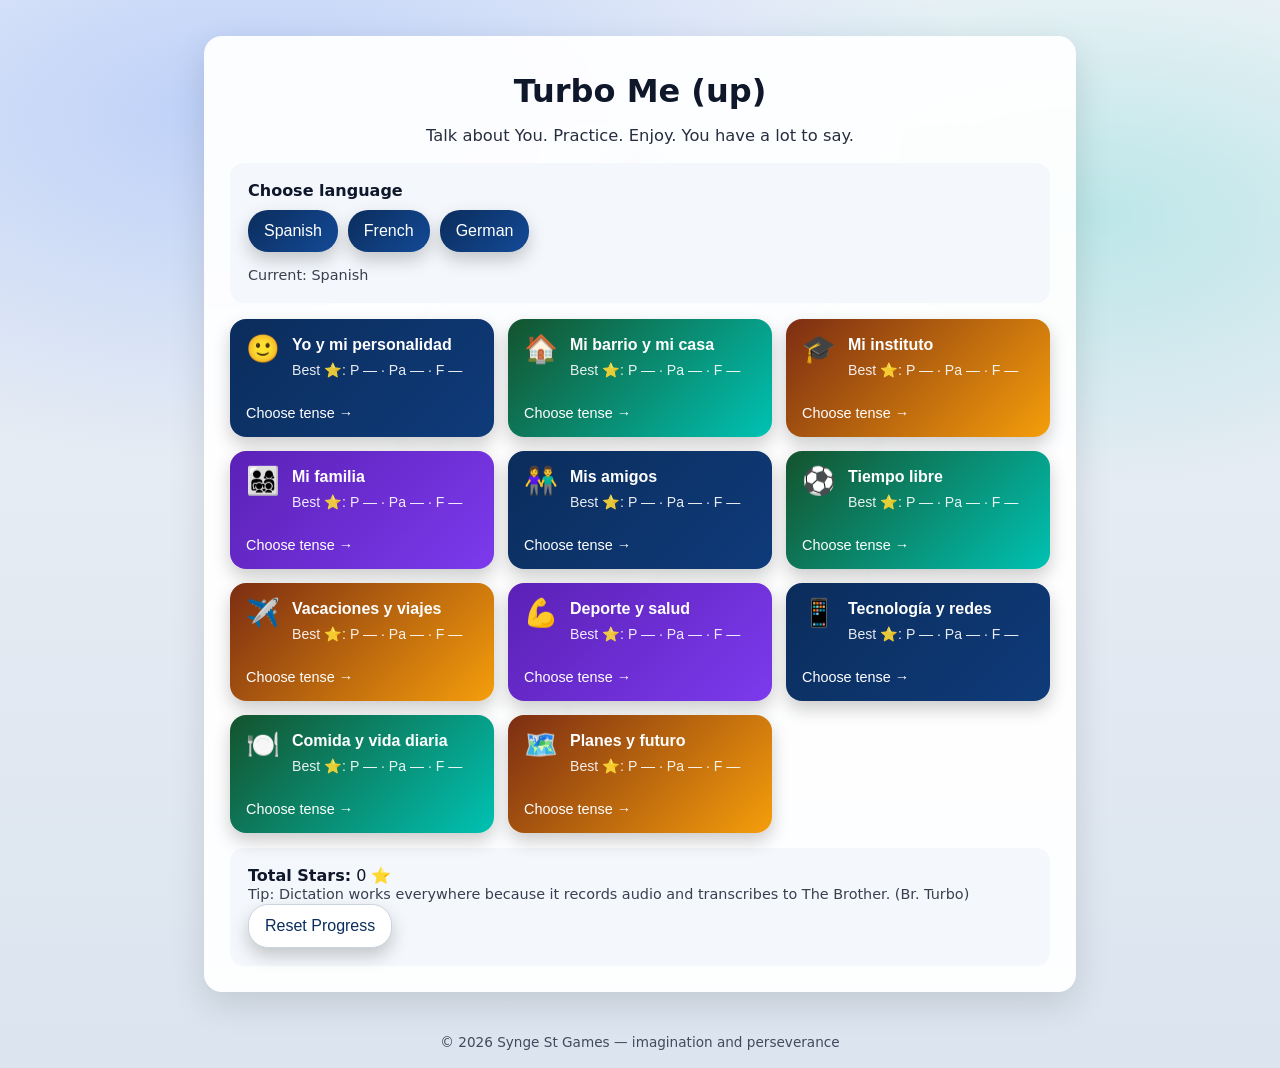
==== commit 722612bc: "Add files via upload" ====
--- a/index.html
+++ b/index.html
@@ -1,38 +1,238 @@
-<!DOCTYPE html>
+<!doctype html>
 <html lang="en">
 <head>
-  <meta charset="UTF-8" />
-  <meta name="viewport" content="width=device-width, initial-scale=1.0"/>
-  <title>Turbo</title>
+  <meta charset="utf-8" />
+  <title>Turbo Me (up)</title>
+  <meta name="viewport" content="width=device-width, initial-scale=1" />
   <link rel="stylesheet" href="style.css" />
 </head>
 <body>
-  <div class="container">
-
-    <h1><span class="turbo">TURBO</span></h1>
-
-    <!-- Tense Buttons -->
-    <div id="tense-buttons" style="margin-bottom: 20px;">
-      <button class="tense-button active" data-tense="Present">Present</button>
-      <button class="tense-button" data-tense="Past">Past</button>
-      <button class="tense-button" data-tense="Future">Future</button>
-    </div>
-
-    <!-- Level Selection Section -->
-    <div id="level-list"></div>
-
-    <!-- Game Section -->
-    <div id="game" style="display: none;">
-      <div id="controls" class="controls"></div>
-      <div id="timer">Time: 0s</div>
-      <div id="questions"></div>
-      <button id="submit" type="button">Check Answers</button>
-      <div id="results"></div>
-    </div>
-
+
+<main class="wrap">
+  <h1>Turbo Me (up)</h1>
+
+  <!-- ✅ ALWAYS ENGLISH -->
+  <p class="sub">
+    Talk about You. Practice. Enjoy. You have a lot to say.
+  </p>
+
+  <div class="card" style="margin-bottom:16px;">
+    <div style="font-weight:900;margin-bottom:10px;">
+      Choose language
+    </div>
+
+    <div class="controls">
+      <button id="langEs" type="button">Spanish</button>
+      <button id="langFr" type="button">French</button>
+      <button id="langDe" type="button">German</button>
+    </div>
+
+    <div class="tiny">
+      Current: <span id="currentLangLabel">Spanish</span>
+    </div>
   </div>
 
-  <!-- script always at the end -->
-  <script src="script.js"></script>
+  <div class="grid" id="grid"></div>
+
+  <div class="card dash">
+    <div>
+      <strong>Total Stars:</strong>
+      <span id="totalStars">0</span> ⭐
+    </div>
+
+    <!-- ✅ ENGLISH -->
+    <div class="tiny">
+      Tip: Dictation works everywhere because it records audio and transcribes to The Brother. (Br. Turbo)
+    </div>
+
+    <button id="reset" class="ghost" type="button">
+      Reset Progress
+    </button>
+  </div>
+</main>
+
+<footer>© 2026 Synge St Games — imagination and perseverance</footer>
+
+<script>
+const totalStarsKey = "oral_totalStars";
+const langKey = "oral_language";
+
+/* -------------------------
+   TILE TEXT ONLY (changes)
+------------------------- */
+
+const THEME_TITLES = {
+  es: {
+    yo:"Yo y mi personalidad",
+    barrio:"Mi barrio y mi casa",
+    instituto:"Mi instituto",
+    familia:"Mi familia",
+    amigos:"Mis amigos",
+    tiempo:"Tiempo libre",
+    vacaciones:"Vacaciones y viajes",
+    salud:"Deporte y salud",
+    tecnologia:"Tecnología y redes",
+    comida:"Comida y vida diaria",
+    futuro:"Planes y futuro"
+  },
+  fr: {
+    yo:"Moi et ma personnalité",
+    barrio:"Mon quartier et ma maison",
+    instituto:"Mon école",
+    familia:"Ma famille",
+    amigos:"Mes amis",
+    tiempo:"Temps libre",
+    vacaciones:"Vacances et voyages",
+    salud:"Sport et santé",
+    tecnologia:"Technologie et réseaux",
+    comida:"Nourriture et vie quotidienne",
+    futuro:"Projets et avenir"
+  },
+  de: {
+    yo:"Ich und meine Persönlichkeit",
+    barrio:"Mein Wohnort und mein Zuhause",
+    instituto:"Meine Schule",
+    familia:"Meine Familie",
+    amigos:"Meine Freunde",
+    tiempo:"Freizeit",
+    vacaciones:"Ferien und Reisen",
+    salud:"Sport und Gesundheit",
+    tecnologia:"Technologie und soziale Medien",
+    comida:"Essen und Alltag",
+    futuro:"Pläne und Zukunft"
+  }
+};
+
+const THEMES = [
+  { id:"yo", icon:"🙂" },
+  { id:"barrio", icon:"🏠" },
+  { id:"instituto", icon:"🎓" },
+  { id:"familia", icon:"👨‍👩‍👧‍👦" },
+  { id:"amigos", icon:"👫" },
+  { id:"tiempo", icon:"⚽" },
+  { id:"vacaciones", icon:"✈️" },
+  { id:"salud", icon:"💪" },
+  { id:"tecnologia", icon:"📱" },
+  { id:"comida", icon:"🍽️" },
+  { id:"futuro", icon:"🗺️" }
+];
+
+/* -------------------------
+   STATE
+------------------------- */
+
+function getLang(){
+  return localStorage.getItem(langKey) || "es";
+}
+
+function setLang(l){
+  localStorage.setItem(langKey, l);
+}
+
+function langLabel(code){
+  if(code==="fr") return "French";
+  if(code==="de") return "German";
+  return "Spanish";
+}
+
+function getTotalStars(){
+  return Number(localStorage.getItem(totalStarsKey)||0);
+}
+
+function getBest(theme,tense){
+  return Number(localStorage.getItem(`oral_best_${theme}_${tense}`)||0);
+}
+
+/* -------------------------
+   RENDER
+------------------------- */
+
+function renderHeader(){
+  document.getElementById("currentLangLabel").textContent = langLabel(getLang());
+  document.getElementById("totalStars").textContent = getTotalStars();
+}
+
+function themeTitle(id){
+  const lang = getLang();
+  return THEME_TITLES[lang][id] || id;
+}
+
+function renderTiles(){
+  const grid = document.getElementById("grid");
+  grid.innerHTML = "";
+
+  THEMES.forEach(t=>{
+    const btn = document.createElement("button");
+    btn.className="tile";
+
+    btn.innerHTML = `
+      <div class="tileTop">
+        <div class="tileIcon">${t.icon}</div>
+        <div>
+          <div class="tileTitle">${themeTitle(t.id)}</div>
+          <div class="tileMeta">
+            Best ⭐:
+            P ${"⭐".repeat(getBest(t.id,"present"))||"—"} ·
+            Pa ${"⭐".repeat(getBest(t.id,"past"))||"—"} ·
+            F ${"⭐".repeat(getBest(t.id,"future"))||"—"}
+          </div>
+        </div>
+      </div>
+      <div class="tileCTA">Choose tense →</div>
+    `;
+
+    btn.onclick=()=>{
+      localStorage.setItem("oral_theme",t.id);
+      window.location.href="tense.html";
+    };
+
+    grid.appendChild(btn);
+  });
+}
+
+function renderAll(){
+  renderHeader();
+  renderTiles();
+}
+
+/* -------------------------
+   EVENTS
+------------------------- */
+
+document.getElementById("langEs").onclick=()=>{
+  setLang("es");
+  renderAll();
+};
+
+document.getElementById("langFr").onclick=()=>{
+  setLang("fr");
+  renderAll();
+};
+
+document.getElementById("langDe").onclick=()=>{
+  setLang("de");
+  renderAll();
+};
+
+document.getElementById("reset").onclick=()=>{
+  if(!confirm("Reset all stars and scores?")) return;
+
+  localStorage.removeItem(totalStarsKey);
+
+  Object.keys(localStorage).forEach(k=>{
+    if(k.startsWith("oral_best_")) localStorage.removeItem(k);
+  });
+
+  renderAll();
+};
+
+/* -------------------------
+   INIT
+------------------------- */
+
+renderAll();
+
+</script>
+
 </body>
 </html>
--- a/style.css
+++ b/style.css
@@ -1,276 +1,457 @@
 :root{
-  --card: rgba(255,255,255,0.88);
-  --card-border: rgba(255,255,255,0.55);
-  --ink: #1f2a37;
-  --shadow: 0 10px 28px rgba(0,0,0,0.18);
-  --radius: 22px;
-}
-
-*{ box-sizing: border-box; }
-
-body {
-  font-family: Arial, sans-serif;
-  margin: 0;
-  padding: 0;
-  min-height: 100vh;
-  display: flex;
-  justify-content: center;
-  align-items: center;
-  color: var(--ink);
-
-  /* Colour + depth */
+  --navy:#0b2d5c;
+  --blue:#2b6cff;
+  --teal:#00c2b3;
+  --gold:#ffd43b;
+  --panel:rgba(255,255,255,0.94);
+  --ink:#0f172a;
+}
+
+body{
+  margin:0;
+  min-height:100vh;
+  font-family:system-ui,-apple-system,Segoe UI,Roboto,sans-serif;
   background:
-    radial-gradient(1200px 700px at 15% 10%, rgba(255,111,97,0.22), transparent 60%),
-    radial-gradient(900px 600px at 85% 15%, rgba(110,127,202,0.22), transparent 55%),
-    radial-gradient(900px 700px at 60% 90%, rgba(26,188,156,0.18), transparent 55%),
-    #f3f6fb;
-  overflow-x: hidden;
-}
-
-/* Crest watermark behind everything */
+  radial-gradient(1200px 600px at 20% 10%, rgba(43,108,255,.25), transparent 60%),
+  radial-gradient(900px 500px at 85% 20%, rgba(0,194,179,.20), transparent 55%),
+  linear-gradient(#eef2f7,#dbe4ef);
+  color:var(--ink);
+  position:relative;
+}
+
 body::before{
   content:"";
-  position: fixed;
-  inset: 0;
-  background-image: url("crest.png");
-  background-repeat: no-repeat;
-  background-position: center;
-  background-size: min(82vw, 780px);
-  opacity: 0.18;
-  filter: saturate(1.05) contrast(1.02);
-  pointer-events: none;
-  z-index: -2;
-}
-
-body::after{
-  content:"";
-  position: fixed;
-  inset: 0;
-  background: radial-gradient(1000px 700px at 50% 50%, rgba(255,255,255,0.55), transparent 70%);
-  pointer-events: none;
-  z-index: -3;
-}
-
-.container {
-  text-align: center;
-  width: min(680px, 92vw);
-  padding: 28px 22px;
-  border-radius: var(--radius);
-  background: var(--card);
-  border: 1px solid var(--card-border);
-  box-shadow: var(--shadow);
-  backdrop-filter: blur(8px);
-  -webkit-backdrop-filter: blur(8px);
-  position: relative;
-}
-
-.container::before{
-  content:"";
-  position:absolute;
-  inset: 0;
-  border-radius: var(--radius);
-  background: linear-gradient(135deg, rgba(255,255,255,0.55), rgba(255,255,255,0.10));
+  position:fixed;
+  inset:0;
+  background:url("crest.png") center center no-repeat;
+  background-size:520px;
+  opacity:0.10;
   pointer-events:none;
-  mix-blend-mode: overlay;
-}
-
-h1 {
-  font-size: clamp(3.2rem, 7vw, 5.2rem);
-  margin: 8px 0 18px;
-  letter-spacing: 1px;
-}
-
-h1 span.turbo {
-  display: inline-block;
-  font-weight: 900;
-  color: #ff6f61;
-  transform: skewX(-10deg);
-  text-shadow: 0 6px 18px rgba(255,111,97,0.25);
-}
-
-#tense-buttons { margin-bottom: 18px; }
-
-#tense-buttons .tense-button {
-  background-color: #6e7fca;
-  color: white;
-  font-size: 1.05rem;
-  padding: 10px 16px;
-  border: none;
-  border-radius: 999px;
-  cursor: pointer;
-  margin: 6px 6px;
-  transition: transform 0.12s ease, filter 0.2s ease, background-color 0.2s ease;
-  box-shadow: 0 6px 14px rgba(110,127,202,0.25);
-}
-
-#tense-buttons .tense-button:hover { transform: translateY(-1px) scale(1.03); filter: brightness(1.02); }
-#tense-buttons .tense-button:active { transform: translateY(0px) scale(0.99); }
-
-#tense-buttons .tense-button.active { background-color: #1abc9c; box-shadow: 0 8px 16px rgba(26,188,156,0.25); }
-
-#level-list {
-  display: flex;
-  flex-direction: column;
-  align-items: center;
-  gap: 14px;
-  margin-top: 14px;
-}
-
-#level-list button {
-  font-size: 1.2rem;
-  padding: 14px 16px;
-  background: linear-gradient(135deg, #2ecc71, #1abc9c);
-  color: white;
-  border-radius: 16px;
-  border: none;
-  cursor: pointer;
-  width: min(380px, 92%);
-  transition: transform 0.12s ease, filter 0.2s ease;
-  box-shadow: 0 10px 18px rgba(46,204,113,0.22);
-}
-
-#level-list button:hover { transform: translateY(-1px) scale(1.02); filter: brightness(1.02); }
-#level-list button:active { transform: translateY(0px) scale(0.99); }
-
-#level-list button:disabled {
-  background: linear-gradient(135deg, #e74c3c, #c0392b);
-  cursor: not-allowed;
-  opacity: 0.85;
-}
-
-#game { margin-top: 10px; }
+  z-index:0;
+}
+
+.wrap{
+  position:relative;
+  z-index:1;
+  width:min(820px,92vw);
+  margin:36px auto 24px;
+  padding:26px;
+  background:var(--panel);
+  border-radius:18px;
+  box-shadow:0 12px 35px rgba(0,0,0,0.12);
+  backdrop-filter:blur(2px);
+}
+
+.playWrap{
+  margin-top:38px;
+}
+
+h1{
+  text-align:center;
+  margin:10px 0 8px;
+}
+
+.sub{
+  text-align:center;
+  margin-bottom:18px;
+  opacity:.9;
+  font-size:1.02rem;
+}
+
+.turnLine{
+  text-align:center;
+  font-weight:800;
+  margin:6px 0 14px;
+  opacity:.85;
+}
+
+footer{
+  text-align:center;
+  padding:18px;
+  font-size:.85rem;
+  opacity:.75;
+}
+
+.topBar{
+  display:flex;
+  justify-content:space-between;
+  align-items:center;
+  gap:10px;
+  margin-bottom:10px;
+}
+
+.pill{
+  padding:8px 14px;
+  border-radius:999px;
+  font-weight:700;
+  font-size:.9rem;
+  background:linear-gradient(135deg,rgba(43,108,255,.25),rgba(0,194,179,.25));
+  border:1px solid rgba(43,108,255,.3);
+}
+
+.taskBox{
+  display:flex;
+  align-items:center;
+  gap:10px;
+  margin:14px 0 10px;
+}
+
+.taskBoxSolo{
+  justify-content:center;
+  text-align:center;
+  background:#f4f7fb;
+  border-radius:16px;
+  padding:18px 16px;
+}
+
+#question{
+  flex:1;
+  font-weight:800;
+  font-size:1.1rem;
+  line-height:1.4;
+}
+
+textarea{
+  width:100%;
+  min-height:140px;
+  padding:15px;
+  font-size:1rem;
+  border-radius:14px;
+  border:1px solid #cbd5e1;
+  margin-bottom:14px;
+  resize:vertical;
+  box-sizing:border-box;
+}
 
 .controls{
   display:flex;
-  flex-wrap: wrap;
-  justify-content:center;
-  align-items:center;
-  gap: 10px;
-  margin: 6px 0 12px;
-}
-
-.controls .chip{
-  display:inline-flex;
-  align-items:center;
-  gap: 8px;
-  padding: 10px 12px;
-  border-radius: 999px;
-  border: 1px solid rgba(0,0,0,0.08);
-  background: rgba(255,255,255,0.72);
-  box-shadow: 0 8px 16px rgba(0,0,0,0.08);
-}
-
-.controls button{
+  gap:10px;
+  margin-bottom:14px;
+  flex-wrap:wrap;
+}
+
+button{
+  padding:12px 16px;
+  border-radius:20px;
   border:none;
-  border-radius: 999px;
-  padding: 10px 14px;
-  font-size: 1rem;
+  font-size:1rem;
   cursor:pointer;
-  background: rgba(31,42,55,0.08);
-  transition: transform 0.12s ease, filter 0.2s ease, background 0.2s ease;
-}
-.controls button:hover{ transform: translateY(-1px) scale(1.02); filter: brightness(1.02); }
-.controls button:active{ transform: translateY(0px) scale(0.99); }
-
-.controls button.on{
-  background: rgba(26,188,156,0.22);
-  border: 1px solid rgba(26,188,156,0.35);
-}
-
-#timer {
-  font-size: 1.35rem;
-  color: #2563eb;
-  margin: 10px 0 14px;
-  font-weight: 700;
-}
-
-#questions > div{
+  color:white;
+  background:linear-gradient(135deg,var(--navy),#134a97);
+  box-shadow:0 8px 18px rgba(0,0,0,0.2);
+  transition:all .15s ease;
+  white-space:normal;
+}
+
+button:hover{
+  transform:translateY(-1px);
+  background:linear-gradient(135deg,#134a97,var(--blue));
+}
+
+button:active{
+  transform:translateY(1px);
+}
+
+button:disabled{
+  opacity:.65;
+  cursor:not-allowed;
+  transform:none;
+}
+
+.smallBtn{
+  background:linear-gradient(135deg,#14532d,var(--teal));
+}
+
+.ghost{
+  background:#ffffff;
+  color:var(--navy);
+  border:1px solid #cbd5e1;
+}
+
+.ghost:hover{
+  background:#f2f6ff;
+}
+
+.card{
+  padding:18px;
+  border-radius:14px;
+  background:#f4f7fb;
+  margin-top:15px;
+}
+
+.hidden{
+  display:none;
+}
+
+.grid{
+  display:grid;
+  grid-template-columns:repeat(2,1fr);
+  gap:14px;
+}
+
+@media (min-width:760px){
+  .grid{
+    grid-template-columns:repeat(3,1fr);
+  }
+}
+
+.grid3{
+  display:grid;
+  grid-template-columns:1fr;
+  gap:14px;
+}
+
+@media (min-width:760px){
+  .grid3{
+    grid-template-columns:repeat(3,1fr);
+  }
+}
+
+.tile{
+  text-align:left;
+  padding:16px;
+  border-radius:16px;
+  background:linear-gradient(135deg,var(--navy),#0f3b7a);
+  color:white;
+  min-height:118px;
   display:flex;
-  align-items:center;
-  justify-content: space-between;
-  gap: 10px;
-  margin: 10px 0;
-  padding: 10px 12px;
-  border-radius: 14px;
-  background: rgba(255,255,255,0.60);
-  border: 1px solid rgba(0,0,0,0.06);
-}
-
-#questions strong{ font-size: 1.1rem; text-align:left; }
-
-#questions input {
-  font-size: 1.1rem;
-  padding: 10px 12px;
-  width: min(260px, 55%);
-  border-radius: 12px;
-  border: 1px solid rgba(0,0,0,0.18);
-  outline: none;
-  background: rgba(255,255,255,0.92);
-}
-
-#questions input:focus{
-  border-color: rgba(37,99,235,0.55);
-  box-shadow: 0 0 0 4px rgba(37,99,235,0.12);
-}
-
-#submit, #back-button, .try-again {
-  font-size: 1.35rem;
-  padding: 14px 22px;
-  background: linear-gradient(135deg, #f39c12, #e67e22);
-  color: white;
-  border-radius: 16px;
-  cursor: pointer;
-  margin: 10px 8px;
-  border: none;
-  transition: transform 0.12s ease, filter 0.2s ease;
-  box-shadow: 0 10px 18px rgba(243,156,18,0.22);
-}
-
-#submit:hover, #back-button:hover, .try-again:hover { transform: translateY(-1px) scale(1.02); filter: brightness(1.02); }
-#submit:active, #back-button:active, .try-again:active { transform: translateY(0px) scale(0.99); }
-
-#results {
-  margin-top: 14px;
-  font-size: 1.1rem;
-  text-align:left;
-  background: rgba(255,255,255,0.62);
-  border: 1px solid rgba(0,0,0,0.06);
-  border-radius: 16px;
-  padding: 14px 14px;
-}
-
-.perfect-celebration {
-  font-size: clamp(2rem, 5vw, 3rem);
-  color: gold;
-  animation: celebrate 0.9s ease-in-out infinite alternate;
-  margin: 6px 0 12px;
-  text-align:center;
-  text-shadow: 0 10px 18px rgba(255,193,7,0.25);
-}
-
-@keyframes celebrate {
-  0% { transform: scale(1) rotate(0deg); }
-  50% { transform: scale(1.18) rotate(4deg); }
-  100% { transform: scale(1) rotate(0deg); }
-}
-
-/* Confetti bits */
-.confetti{
-  position: fixed;
-  top: -12px;
-  width: 10px;
-  height: 14px;
-  border-radius: 2px;
-  opacity: 0.9;
-  z-index: 9999;
-  animation: confFall 1.8s linear forwards;
-}
-
-@keyframes confFall{
-  to { transform: translateY(110vh) rotate(360deg); opacity: 0.95; }
-}
-
-@media (max-width: 520px){
-  #questions > div{ flex-direction: column; align-items: stretch; }
-  #questions input{ width: 100%; }
-}
+  flex-direction:column;
+  justify-content:space-between;
+  transition:all .15s ease;
+}
+
+.tile:hover{
+  background:linear-gradient(135deg,#0f3b7a,var(--blue));
+  transform:translateY(-2px);
+}
+
+.tile:nth-child(4n+1),
+.tileSmall:nth-child(4n+1){
+  background:linear-gradient(135deg,var(--navy),#0f3b7a);
+}
+
+.tile:nth-child(4n+1):hover,
+.tileSmall:nth-child(4n+1):hover{
+  background:linear-gradient(135deg,#0f3b7a,var(--blue));
+}
+
+.tile:nth-child(4n+2),
+.tileSmall:nth-child(4n+2){
+  background:linear-gradient(135deg,#14532d,var(--teal));
+}
+
+.tile:nth-child(4n+2):hover,
+.tileSmall:nth-child(4n+2):hover{
+  background:linear-gradient(135deg,#0f766e,#14b8a6);
+}
+
+.tile:nth-child(4n+3),
+.tileSmall:nth-child(4n+3){
+  background:linear-gradient(135deg,#7c2d12,#f59e0b);
+}
+
+.tile:nth-child(4n+3):hover,
+.tileSmall:nth-child(4n+3):hover{
+  background:linear-gradient(135deg,#9a3412,#fbbf24);
+}
+
+.tile:nth-child(4n),
+.tileSmall:nth-child(4n){
+  background:linear-gradient(135deg,#5b21b6,#7c3aed);
+}
+
+.tile:nth-child(4n):hover,
+.tileSmall:nth-child(4n):hover{
+  background:linear-gradient(135deg,#6d28d9,#8b5cf6);
+}
+
+.tileTop{
+  display:flex;
+  gap:12px;
+  align-items:flex-start;
+}
+
+.tileIcon{
+  font-size:1.7rem;
+  line-height:1;
+  flex:0 0 auto;
+}
+
+.tileTitle{
+  font-weight:900;
+  line-height:1.25;
+  word-break:break-word;
+}
+
+.tileMeta{
+  font-size:.88rem;
+  opacity:.9;
+  margin-top:6px;
+  line-height:1.3;
+  white-space:normal;
+}
+
+.tileCTA{
+  margin-top:12px;
+  font-size:.9rem;
+}
+
+.tileSmall{
+  text-align:center;
+  padding:18px;
+  border-radius:16px;
+  background:linear-gradient(135deg,var(--navy),#0f3b7a);
+  color:white;
+  min-height:96px;
+  font-weight:900;
+  line-height:1.35;
+}
+
+.tileSmall:hover{
+  background:linear-gradient(135deg,#0f3b7a,var(--blue));
+}
+
+.tiny{
+  font-size:.9rem;
+  opacity:.82;
+  line-height:1.3;
+}
+
+/* ---------- Mobile optimisation ---------- */
+@media (max-width:700px){
+  body::before{
+    background-size:360px;
+    opacity:0.09;
+  }
+
+  .wrap{
+    width:min(96vw,820px);
+    margin:10px auto 16px;
+    padding:14px 12px 18px;
+    border-radius:16px;
+  }
+
+  .playWrap{
+    margin-top:12px;
+  }
+
+  h1{
+    font-size:1.55rem;
+    line-height:1.15;
+    margin:6px 0 8px;
+  }
+
+  .sub{
+    font-size:.98rem;
+    line-height:1.35;
+    margin-bottom:14px;
+  }
+
+  .topBar{
+    flex-direction:column;
+    align-items:stretch;
+    gap:8px;
+    margin-bottom:8px;
+  }
+
+  .ghost,
+  .pill{
+    width:100%;
+    box-sizing:border-box;
+    text-align:center;
+  }
+
+  .grid{
+    grid-template-columns:1fr;
+    gap:12px;
+  }
+
+  .grid3{
+    grid-template-columns:1fr;
+    gap:12px;
+  }
+
+  .tile,
+  .tileSmall{
+    width:100%;
+    min-height:unset;
+    height:auto;
+    padding:16px 14px;
+    border-radius:16px;
+  }
+
+  .tile{
+    display:block;
+  }
+
+  .tileTop{
+    gap:10px;
+  }
+
+  .tileIcon{
+    font-size:1.5rem;
+  }
+
+  .tileTitle{
+    font-size:1rem;
+  }
+
+  .tileMeta{
+    font-size:.82rem;
+  }
+
+  .tileCTA{
+    margin-top:10px;
+    font-size:.9rem;
+  }
+
+  .tileSmall{
+    font-size:1rem;
+  }
+
+  .taskBox{
+    flex-direction:column;
+    align-items:stretch;
+  }
+
+  .taskBoxSolo{
+    padding:14px 12px;
+  }
+
+  #question{
+    font-size:1.02rem;
+    line-height:1.4;
+    text-align:center;
+  }
+
+  textarea{
+    min-height:120px;
+    padding:14px 12px;
+    font-size:16px;
+  }
+
+  .controls{
+    flex-direction:column;
+    gap:10px;
+  }
+
+  .controls button,
+  .taskBox button,
+  .card button{
+    width:100%;
+  }
+
+  button{
+    font-size:1rem;
+    padding:13px 14px;
+  }
+
+  .turnLine{
+    margin:4px 0 12px;
+  }
+
+  footer{
+    padding:12px 10px 18px;
+    font-size:.8rem;
+  }
+}
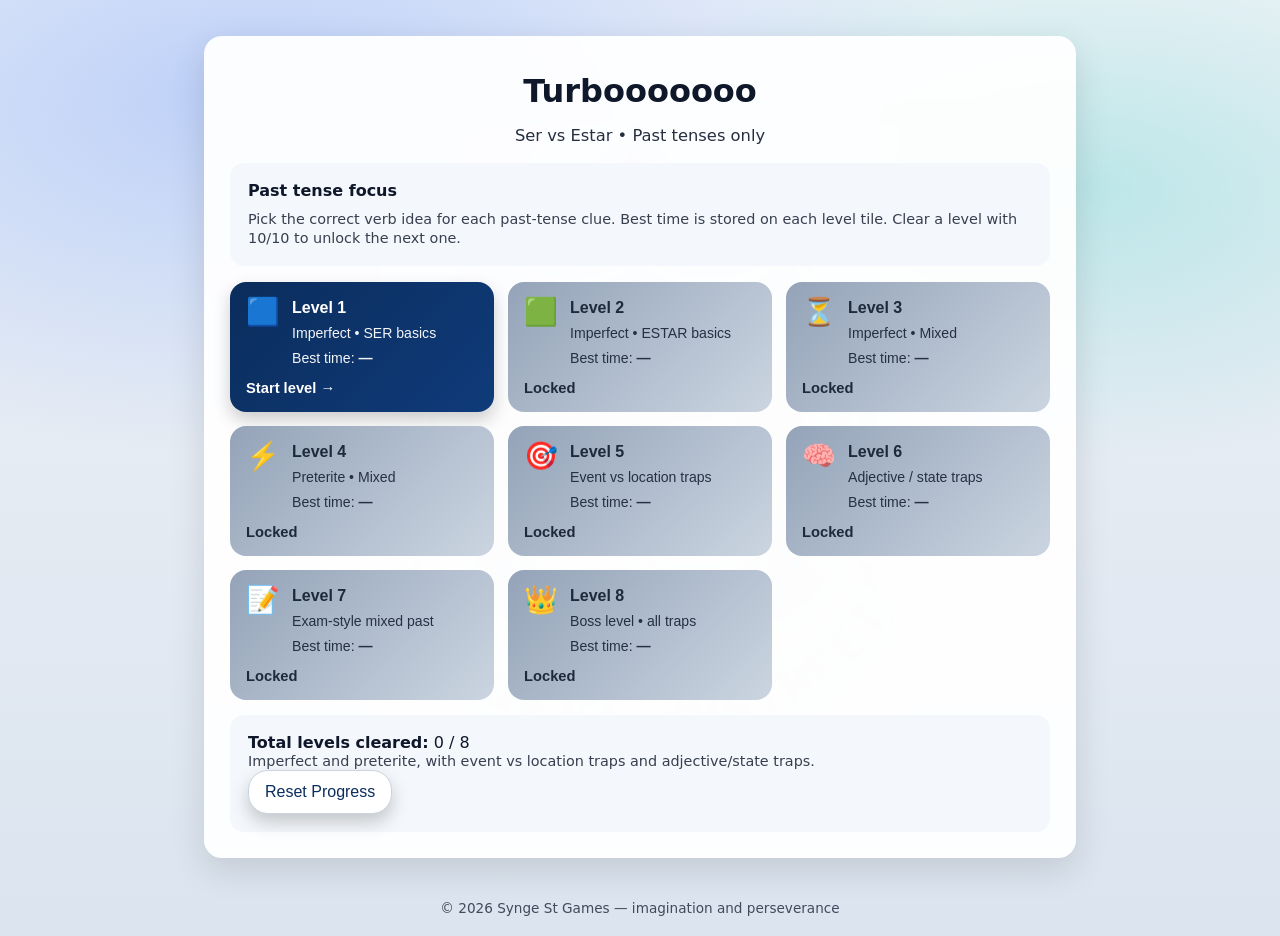
==== commit 436a4e70: "Add files via upload" ====
--- a/index.html
+++ b/index.html
@@ -2,33 +2,21 @@
 <html lang="en">
 <head>
   <meta charset="utf-8" />
-  <title>Turbo Me (up)</title>
+  <title>Turbooooooo</title>
   <meta name="viewport" content="width=device-width, initial-scale=1" />
   <link rel="stylesheet" href="style.css" />
 </head>
 <body>
 
 <main class="wrap">
-  <h1>Turbo Me (up)</h1>
-
-  <!-- ✅ ALWAYS ENGLISH -->
-  <p class="sub">
-    Talk about You. Practice. Enjoy. You have a lot to say.
-  </p>
+  <h1>Turbooooooo</h1>
+  <p class="sub">Ser vs Estar • Past tenses only</p>
 
   <div class="card" style="margin-bottom:16px;">
-    <div style="font-weight:900;margin-bottom:10px;">
-      Choose language
-    </div>
-
-    <div class="controls">
-      <button id="langEs" type="button">Spanish</button>
-      <button id="langFr" type="button">French</button>
-      <button id="langDe" type="button">German</button>
-    </div>
-
+    <div style="font-weight:900;margin-bottom:10px;">Past tense focus</div>
     <div class="tiny">
-      Current: <span id="currentLangLabel">Spanish</span>
+      Pick the correct verb idea for each past-tense clue. Best time is stored on each level tile.
+      Clear a level with 10/10 to unlock the next one.
     </div>
   </div>
 
@@ -36,203 +24,18 @@
 
   <div class="card dash">
     <div>
-      <strong>Total Stars:</strong>
-      <span id="totalStars">0</span> ⭐
+      <strong>Total levels cleared:</strong>
+      <span id="clearedCount">0</span> / 8
     </div>
-
-    <!-- ✅ ENGLISH -->
     <div class="tiny">
-      Tip: Dictation works everywhere because it records audio and transcribes to The Brother. (Br. Turbo)
+      Imperfect and preterite, with event vs location traps and adjective/state traps.
     </div>
-
-    <button id="reset" class="ghost" type="button">
-      Reset Progress
-    </button>
+    <button id="reset" class="ghost" type="button">Reset Progress</button>
   </div>
 </main>
 
 <footer>© 2026 Synge St Games — imagination and perseverance</footer>
 
-<script>
-const totalStarsKey = "oral_totalStars";
-const langKey = "oral_language";
-
-/* -------------------------
-   TILE TEXT ONLY (changes)
-------------------------- */
-
-const THEME_TITLES = {
-  es: {
-    yo:"Yo y mi personalidad",
-    barrio:"Mi barrio y mi casa",
-    instituto:"Mi instituto",
-    familia:"Mi familia",
-    amigos:"Mis amigos",
-    tiempo:"Tiempo libre",
-    vacaciones:"Vacaciones y viajes",
-    salud:"Deporte y salud",
-    tecnologia:"Tecnología y redes",
-    comida:"Comida y vida diaria",
-    futuro:"Planes y futuro"
-  },
-  fr: {
-    yo:"Moi et ma personnalité",
-    barrio:"Mon quartier et ma maison",
-    instituto:"Mon école",
-    familia:"Ma famille",
-    amigos:"Mes amis",
-    tiempo:"Temps libre",
-    vacaciones:"Vacances et voyages",
-    salud:"Sport et santé",
-    tecnologia:"Technologie et réseaux",
-    comida:"Nourriture et vie quotidienne",
-    futuro:"Projets et avenir"
-  },
-  de: {
-    yo:"Ich und meine Persönlichkeit",
-    barrio:"Mein Wohnort und mein Zuhause",
-    instituto:"Meine Schule",
-    familia:"Meine Familie",
-    amigos:"Meine Freunde",
-    tiempo:"Freizeit",
-    vacaciones:"Ferien und Reisen",
-    salud:"Sport und Gesundheit",
-    tecnologia:"Technologie und soziale Medien",
-    comida:"Essen und Alltag",
-    futuro:"Pläne und Zukunft"
-  }
-};
-
-const THEMES = [
-  { id:"yo", icon:"🙂" },
-  { id:"barrio", icon:"🏠" },
-  { id:"instituto", icon:"🎓" },
-  { id:"familia", icon:"👨‍👩‍👧‍👦" },
-  { id:"amigos", icon:"👫" },
-  { id:"tiempo", icon:"⚽" },
-  { id:"vacaciones", icon:"✈️" },
-  { id:"salud", icon:"💪" },
-  { id:"tecnologia", icon:"📱" },
-  { id:"comida", icon:"🍽️" },
-  { id:"futuro", icon:"🗺️" }
-];
-
-/* -------------------------
-   STATE
-------------------------- */
-
-function getLang(){
-  return localStorage.getItem(langKey) || "es";
-}
-
-function setLang(l){
-  localStorage.setItem(langKey, l);
-}
-
-function langLabel(code){
-  if(code==="fr") return "French";
-  if(code==="de") return "German";
-  return "Spanish";
-}
-
-function getTotalStars(){
-  return Number(localStorage.getItem(totalStarsKey)||0);
-}
-
-function getBest(theme,tense){
-  return Number(localStorage.getItem(`oral_best_${theme}_${tense}`)||0);
-}
-
-/* -------------------------
-   RENDER
-------------------------- */
-
-function renderHeader(){
-  document.getElementById("currentLangLabel").textContent = langLabel(getLang());
-  document.getElementById("totalStars").textContent = getTotalStars();
-}
-
-function themeTitle(id){
-  const lang = getLang();
-  return THEME_TITLES[lang][id] || id;
-}
-
-function renderTiles(){
-  const grid = document.getElementById("grid");
-  grid.innerHTML = "";
-
-  THEMES.forEach(t=>{
-    const btn = document.createElement("button");
-    btn.className="tile";
-
-    btn.innerHTML = `
-      <div class="tileTop">
-        <div class="tileIcon">${t.icon}</div>
-        <div>
-          <div class="tileTitle">${themeTitle(t.id)}</div>
-          <div class="tileMeta">
-            Best ⭐:
-            P ${"⭐".repeat(getBest(t.id,"present"))||"—"} ·
-            Pa ${"⭐".repeat(getBest(t.id,"past"))||"—"} ·
-            F ${"⭐".repeat(getBest(t.id,"future"))||"—"}
-          </div>
-        </div>
-      </div>
-      <div class="tileCTA">Choose tense →</div>
-    `;
-
-    btn.onclick=()=>{
-      localStorage.setItem("oral_theme",t.id);
-      window.location.href="tense.html";
-    };
-
-    grid.appendChild(btn);
-  });
-}
-
-function renderAll(){
-  renderHeader();
-  renderTiles();
-}
-
-/* -------------------------
-   EVENTS
-------------------------- */
-
-document.getElementById("langEs").onclick=()=>{
-  setLang("es");
-  renderAll();
-};
-
-document.getElementById("langFr").onclick=()=>{
-  setLang("fr");
-  renderAll();
-};
-
-document.getElementById("langDe").onclick=()=>{
-  setLang("de");
-  renderAll();
-};
-
-document.getElementById("reset").onclick=()=>{
-  if(!confirm("Reset all stars and scores?")) return;
-
-  localStorage.removeItem(totalStarsKey);
-
-  Object.keys(localStorage).forEach(k=>{
-    if(k.startsWith("oral_best_")) localStorage.removeItem(k);
-  });
-
-  renderAll();
-};
-
-/* -------------------------
-   INIT
-------------------------- */
-
-renderAll();
-
-</script>
-
+<script src="script.js"></script>
 </body>
 </html>
--- a/style.css
+++ b/style.css
@@ -5,6 +5,7 @@
   --gold:#ffd43b;
   --panel:rgba(255,255,255,0.94);
   --ink:#0f172a;
+  --danger:#d0d7e2;
 }
 
 body{
@@ -107,20 +108,8 @@
 #question{
   flex:1;
   font-weight:800;
-  font-size:1.1rem;
-  line-height:1.4;
-}
-
-textarea{
-  width:100%;
-  min-height:140px;
-  padding:15px;
-  font-size:1rem;
-  border-radius:14px;
-  border:1px solid #cbd5e1;
-  margin-bottom:14px;
-  resize:vertical;
-  box-sizing:border-box;
+  font-size:1.12rem;
+  line-height:1.45;
 }
 
 .controls{
@@ -195,25 +184,12 @@
   }
 }
 
-.grid3{
-  display:grid;
-  grid-template-columns:1fr;
-  gap:14px;
-}
-
-@media (min-width:760px){
-  .grid3{
-    grid-template-columns:repeat(3,1fr);
-  }
-}
-
 .tile{
   text-align:left;
   padding:16px;
   border-radius:16px;
-  background:linear-gradient(135deg,var(--navy),#0f3b7a);
   color:white;
-  min-height:118px;
+  min-height:128px;
   display:flex;
   flex-direction:column;
   justify-content:space-between;
@@ -221,48 +197,26 @@
 }
 
 .tile:hover{
-  background:linear-gradient(135deg,#0f3b7a,var(--blue));
   transform:translateY(-2px);
 }
 
-.tile:nth-child(4n+1),
-.tileSmall:nth-child(4n+1){
-  background:linear-gradient(135deg,var(--navy),#0f3b7a);
-}
-
-.tile:nth-child(4n+1):hover,
-.tileSmall:nth-child(4n+1):hover{
-  background:linear-gradient(135deg,#0f3b7a,var(--blue));
-}
-
-.tile:nth-child(4n+2),
-.tileSmall:nth-child(4n+2){
-  background:linear-gradient(135deg,#14532d,var(--teal));
-}
-
-.tile:nth-child(4n+2):hover,
-.tileSmall:nth-child(4n+2):hover{
-  background:linear-gradient(135deg,#0f766e,#14b8a6);
-}
-
-.tile:nth-child(4n+3),
-.tileSmall:nth-child(4n+3){
-  background:linear-gradient(135deg,#7c2d12,#f59e0b);
-}
-
-.tile:nth-child(4n+3):hover,
-.tileSmall:nth-child(4n+3):hover{
-  background:linear-gradient(135deg,#9a3412,#fbbf24);
-}
-
-.tile:nth-child(4n),
-.tileSmall:nth-child(4n){
-  background:linear-gradient(135deg,#5b21b6,#7c3aed);
-}
-
-.tile:nth-child(4n):hover,
-.tileSmall:nth-child(4n):hover{
-  background:linear-gradient(135deg,#6d28d9,#8b5cf6);
+.tile.unlocked:nth-child(4n+1){ background:linear-gradient(135deg,var(--navy),#0f3b7a); }
+.tile.unlocked:nth-child(4n+1):hover{ background:linear-gradient(135deg,#0f3b7a,var(--blue)); }
+
+.tile.unlocked:nth-child(4n+2){ background:linear-gradient(135deg,#14532d,var(--teal)); }
+.tile.unlocked:nth-child(4n+2):hover{ background:linear-gradient(135deg,#0f766e,#14b8a6); }
+
+.tile.unlocked:nth-child(4n+3){ background:linear-gradient(135deg,#7c2d12,#f59e0b); }
+.tile.unlocked:nth-child(4n+3):hover{ background:linear-gradient(135deg,#9a3412,#fbbf24); }
+
+.tile.unlocked:nth-child(4n){ background:linear-gradient(135deg,#5b21b6,#7c3aed); }
+.tile.unlocked:nth-child(4n):hover{ background:linear-gradient(135deg,#6d28d9,#8b5cf6); }
+
+.tile.locked{
+  background:linear-gradient(135deg,#94a3b8,#cbd5e1);
+  color:#1e293b;
+  cursor:not-allowed;
+  box-shadow:none;
 }
 
 .tileTop{
@@ -285,30 +239,16 @@
 
 .tileMeta{
   font-size:.88rem;
-  opacity:.9;
+  opacity:.95;
   margin-top:6px;
-  line-height:1.3;
+  line-height:1.35;
   white-space:normal;
 }
 
 .tileCTA{
   margin-top:12px;
-  font-size:.9rem;
-}
-
-.tileSmall{
-  text-align:center;
-  padding:18px;
-  border-radius:16px;
-  background:linear-gradient(135deg,var(--navy),#0f3b7a);
-  color:white;
-  min-height:96px;
-  font-weight:900;
-  line-height:1.35;
-}
-
-.tileSmall:hover{
-  background:linear-gradient(135deg,#0f3b7a,var(--blue));
+  font-size:.92rem;
+  font-weight:800;
 }
 
 .tiny{
@@ -317,141 +257,9 @@
   line-height:1.3;
 }
 
-/* ---------- Mobile optimisation ---------- */
-@media (max-width:700px){
-  body::before{
-    background-size:360px;
-    opacity:0.09;
-  }
-
-  .wrap{
-    width:min(96vw,820px);
-    margin:10px auto 16px;
-    padding:14px 12px 18px;
-    border-radius:16px;
-  }
-
-  .playWrap{
-    margin-top:12px;
-  }
-
-  h1{
-    font-size:1.55rem;
-    line-height:1.15;
-    margin:6px 0 8px;
-  }
-
-  .sub{
-    font-size:.98rem;
-    line-height:1.35;
-    margin-bottom:14px;
-  }
-
-  .topBar{
-    flex-direction:column;
-    align-items:stretch;
-    gap:8px;
-    margin-bottom:8px;
-  }
-
-  .ghost,
-  .pill{
-    width:100%;
-    box-sizing:border-box;
-    text-align:center;
-  }
-
-  .grid{
-    grid-template-columns:1fr;
-    gap:12px;
-  }
-
-  .grid3{
-    grid-template-columns:1fr;
-    gap:12px;
-  }
-
-  .tile,
-  .tileSmall{
-    width:100%;
-    min-height:unset;
-    height:auto;
-    padding:16px 14px;
-    border-radius:16px;
-  }
-
-  .tile{
-    display:block;
-  }
-
-  .tileTop{
-    gap:10px;
-  }
-
-  .tileIcon{
-    font-size:1.5rem;
-  }
-
-  .tileTitle{
-    font-size:1rem;
-  }
-
-  .tileMeta{
-    font-size:.82rem;
-  }
-
-  .tileCTA{
-    margin-top:10px;
-    font-size:.9rem;
-  }
-
-  .tileSmall{
-    font-size:1rem;
-  }
-
-  .taskBox{
-    flex-direction:column;
-    align-items:stretch;
-  }
-
-  .taskBoxSolo{
-    padding:14px 12px;
-  }
-
-  #question{
-    font-size:1.02rem;
-    line-height:1.4;
-    text-align:center;
-  }
-
-  textarea{
-    min-height:120px;
-    padding:14px 12px;
-    font-size:16px;
-  }
-
-  .controls{
-    flex-direction:column;
-    gap:10px;
-  }
-
-  .controls button,
-  .taskBox button,
-  .card button{
-    width:100%;
-  }
-
-  button{
-    font-size:1rem;
-    padding:13px 14px;
-  }
-
-  .turnLine{
-    margin:4px 0 12px;
-  }
-
-  footer{
-    padding:12px 10px 18px;
-    font-size:.8rem;
-  }
-}
+.feedbackGood{ color:#166534; font-weight:900; }
+.feedbackBad{ color:#b91c1c; font-weight:900; }
+
+@media (max-width:640px){
+  .controls{justify-content:center;}
+}
